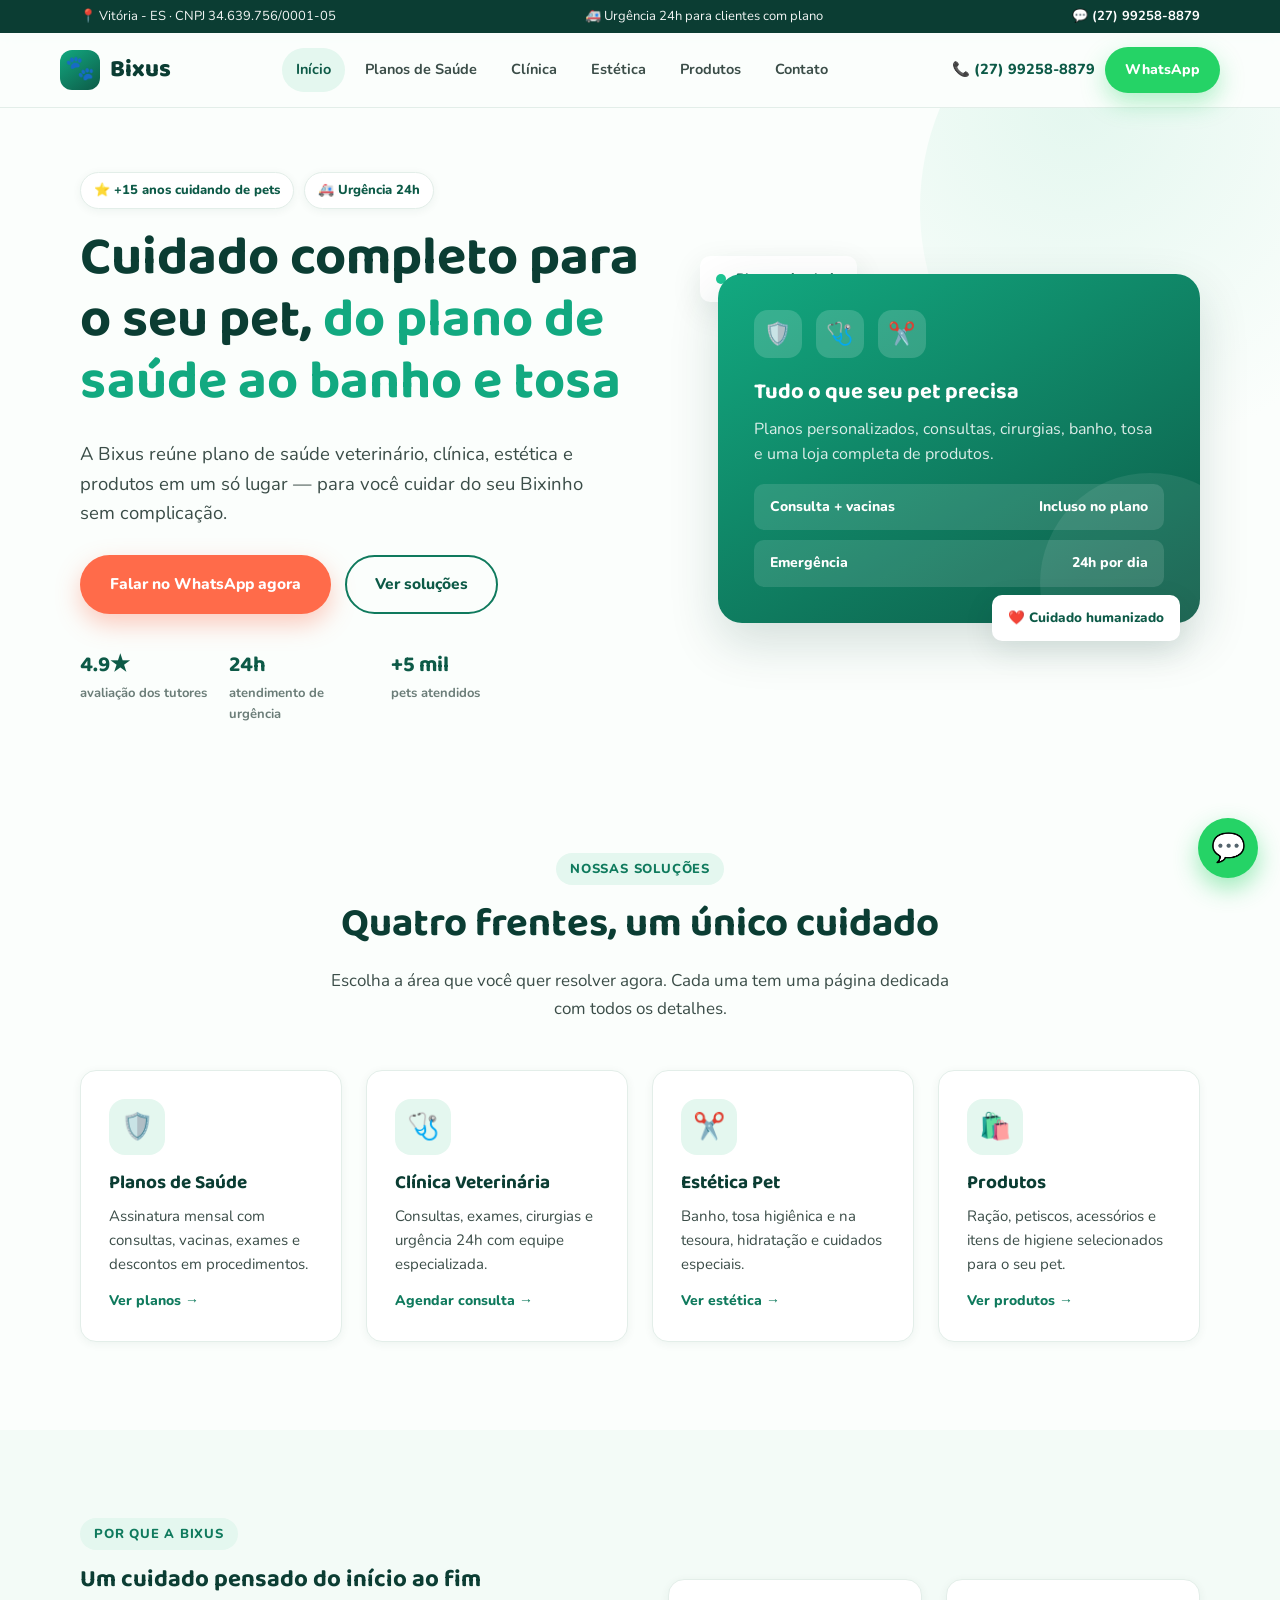
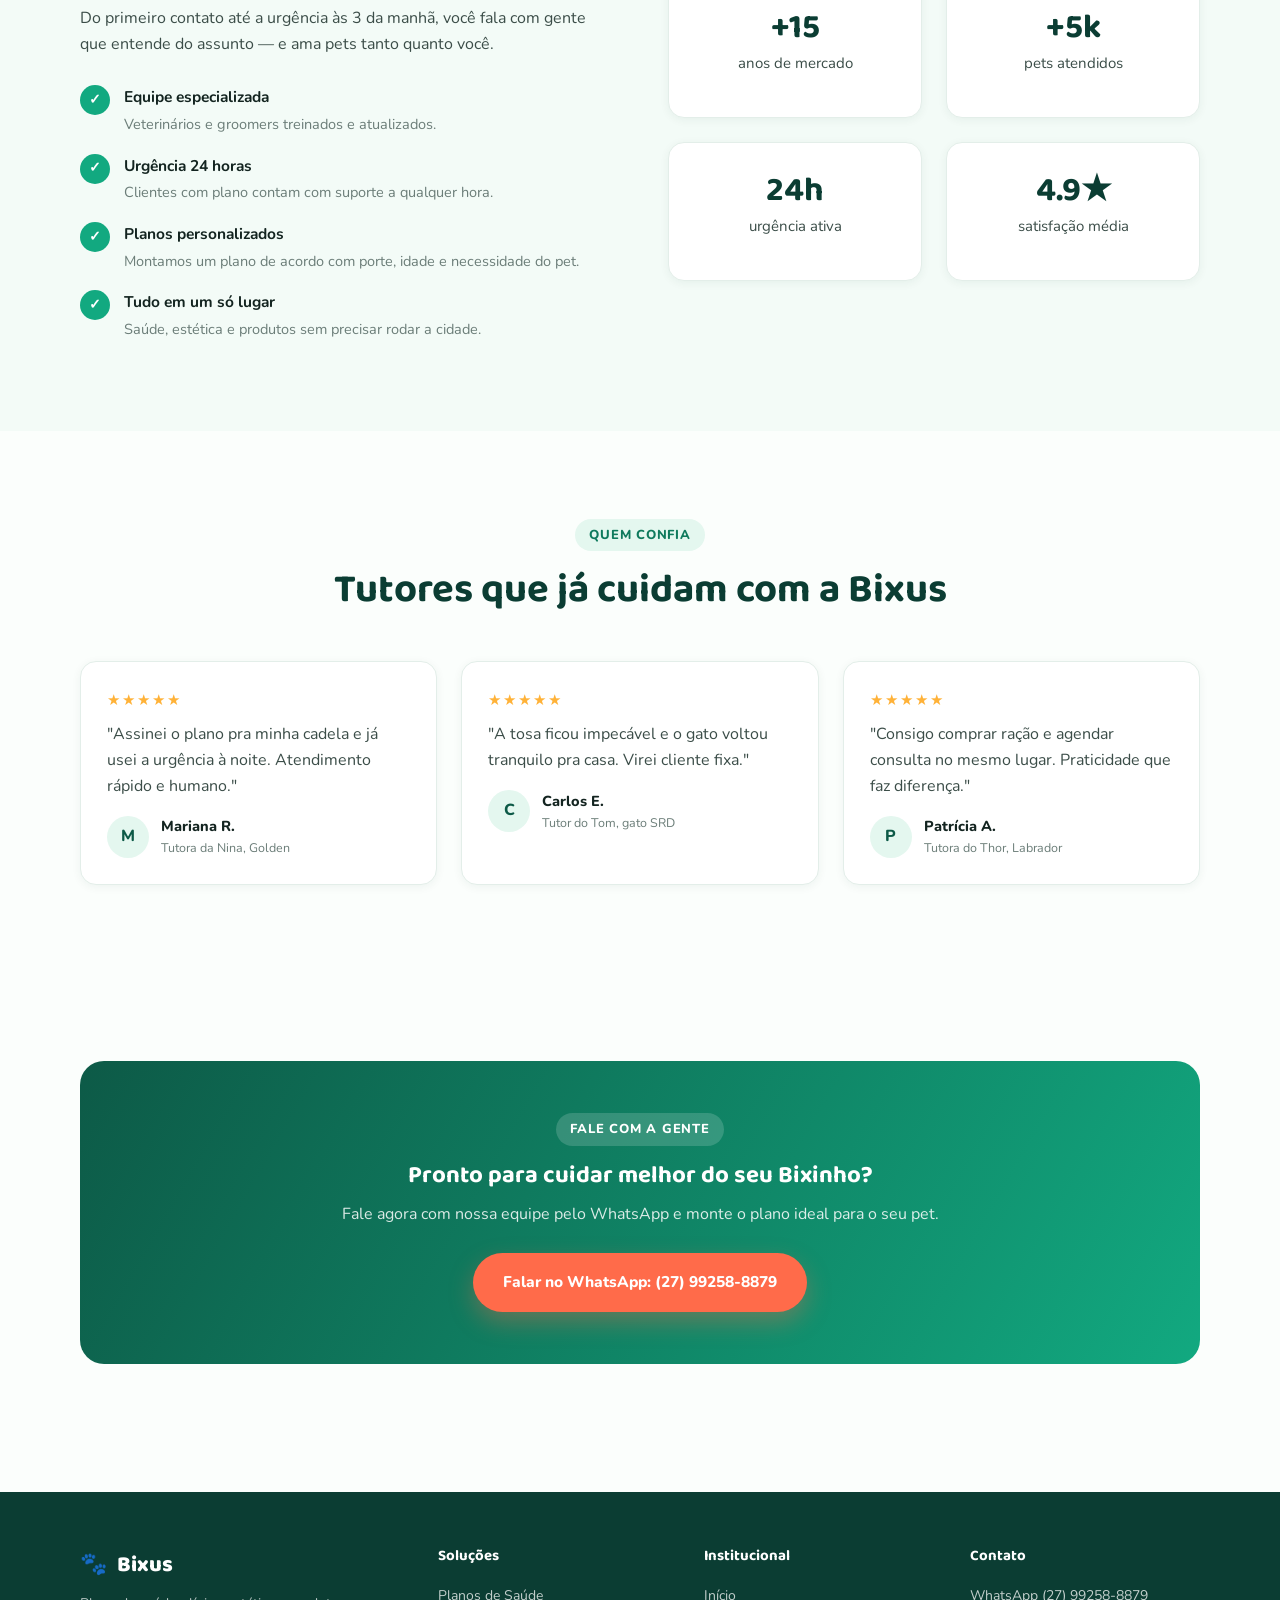
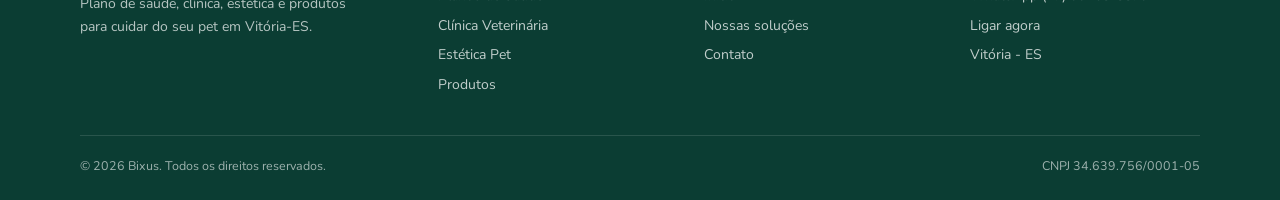
==== index.html @ c000777e "Add files via upload" ====
<!DOCTYPE html>
<html lang="pt-BR">
<head>
<meta charset="UTF-8">
<meta name="viewport" content="width=device-width, initial-scale=1.0">
<title>Bixus | Plano de Saúde, Clínica, Estética e Produtos Pet em Vitória-ES</title>
<meta name="description" content="Cuidado completo para o seu pet: planos de saúde veterinários, clínica com atendimento de urgência, estética (banho e tosa) e produtos. Fale agora no WhatsApp.">
<meta name="keywords" content="plano de saúde pet, clínica veterinária Vitória, banho e tosa, plano pet urgência 24h, produtos para pet">
<link rel="canonical" href="https://www.bixus.com.br/">
<meta property="og:title" content="Bixus | Cuidado completo para o seu pet">
<meta property="og:description" content="Planos de saúde, clínica, estética e produtos para o seu Bixinho.">
<meta property="og:type" content="website">
<meta name="theme-color" content="#0F7A5D">
<link rel="preconnect" href="https://fonts.googleapis.com">
<link href="https://fonts.googleapis.com/css2?family=Baloo+2:wght@600;700;800&family=Nunito:wght@400;600;700;800&display=swap" rel="stylesheet">
<link rel="stylesheet" href="style.css">
</head>
<body>

<div class="topbar">
  <div class="container">
    <div class="topbar-item">📍 Vitória - ES · CNPJ 34.639.756/0001-05</div>
    <div class="topbar-item hide-mobile">🚑 Urgência 24h para clientes com plano</div>
    <a href="https://wa.me/5527992588879" target="_blank" rel="noopener">💬 (27) 99258-8879</a>
  </div>
</div>

<header class="site-header">
  <div class="container header-inner">
    <a href="index.html" class="brand"><span class="paw">🐾</span> Bixus</a>
    <nav class="nav">
      <a href="index.html" class="active">Início</a>
      <a href="planos-de-saude.html">Planos de Saúde</a>
      <a href="clinica.html">Clínica</a>
      <a href="estetica.html">Estética</a>
      <a href="produtos.html">Produtos</a>
      <a href="index.html#contato">Contato</a>
    </nav>
    <div class="header-cta">
      <span class="header-phone">📞 (27) 99258-8879</span>
      <a class="btn btn-wa btn-sm" href="https://wa.me/5527992588879" target="_blank" rel="noopener">WhatsApp</a>
      <button class="menu-toggle" aria-label="Abrir menu" aria-expanded="false">
        <svg width="26" height="26" viewBox="0 0 24 24" fill="none"><path d="M3 6h18M3 12h18M3 18h18" stroke="currentColor" stroke-width="2" stroke-linecap="round"/></svg>
      </button>
    </div>
  </div>
</header>

<!-- HERO -->
<section class="hero">
  <div class="container hero-grid">
    <div>
      <div class="hero-badges">
        <span class="badge">⭐ +15 anos cuidando de pets</span>
        <span class="badge">🚑 Urgência 24h</span>
      </div>
      <h1>Cuidado completo para o seu pet, <span style="color:var(--teal-600)">do plano de saúde ao banho e tosa</span></h1>
      <p class="lead">A Bixus reúne plano de saúde veterinário, clínica, estética e produtos em um só lugar — para você cuidar do seu Bixinho sem complicação.</p>
      <div class="hero-ctas">
        <a class="btn btn-primary" href="https://wa.me/5527992588879?text=Ol%C3%A1!%20Quero%20conhecer%20os%20servi%C3%A7os%20da%20Bixus." target="_blank" rel="noopener">Falar no WhatsApp agora</a>
        <a class="btn btn-ghost" href="#solucoes">Ver soluções</a>
      </div>
      <div class="hero-trust">
        <div><strong>4.9★</strong>avaliação dos tutores</div>
        <div><strong>24h</strong>atendimento de urgência</div>
        <div><strong>+5 mil</strong>pets atendidos</div>
      </div>
    </div>
    <div class="hero-art">
      <div class="floating-chip c1"><span class="dot"></span> Plano ativo hoje</div>
      <div class="art-card">
        <div class="art-icon-row">
          <div class="art-icon">🛡️</div>
          <div class="art-icon">🩺</div>
          <div class="art-icon">✂️</div>
        </div>
        <h3>Tudo o que seu pet precisa</h3>
        <p>Planos personalizados, consultas, cirurgias, banho, tosa e uma loja completa de produtos.</p>
        <div class="mini-stat"><span>Consulta + vacinas</span><span>Incluso no plano</span></div>
        <div class="mini-stat"><span>Emergência</span><span>24h por dia</span></div>
      </div>
      <div class="floating-chip c2">❤️ Cuidado humanizado</div>
    </div>
  </div>
</section>

<!-- SOLUÇÕES -->
<section class="section" id="solucoes">
  <div class="container">
    <div class="section-head reveal">
      <span class="eyebrow">Nossas soluções</span>
      <h2>Quatro frentes, um único cuidado</h2>
      <p>Escolha a área que você quer resolver agora. Cada uma tem uma página dedicada com todos os detalhes.</p>
    </div>
    <div class="grid-4">
      <div class="card card--solution reveal">
        <div class="icon-tile">🛡️</div>
        <h3>Planos de Saúde</h3>
        <p>Assinatura mensal com consultas, vacinas, exames e descontos em procedimentos.</p>
        <a class="card-link" href="planos-de-saude.html">Ver planos →</a>
      </div>
      <div class="card card--solution reveal">
        <div class="icon-tile">🩺</div>
        <h3>Clínica Veterinária</h3>
        <p>Consultas, exames, cirurgias e urgência 24h com equipe especializada.</p>
        <a class="card-link" href="clinica.html">Agendar consulta →</a>
      </div>
      <div class="card card--solution reveal">
        <div class="icon-tile">✂️</div>
        <h3>Estética Pet</h3>
        <p>Banho, tosa higiênica e na tesoura, hidratação e cuidados especiais.</p>
        <a class="card-link" href="estetica.html">Ver estética →</a>
      </div>
      <div class="card card--solution reveal">
        <div class="icon-tile">🛍️</div>
        <h3>Produtos</h3>
        <p>Ração, petiscos, acessórios e itens de higiene selecionados para o seu pet.</p>
        <a class="card-link" href="produtos.html">Ver produtos →</a>
      </div>
    </div>
  </div>
</section>

<!-- DIFERENCIAIS -->
<section class="section section--alt">
  <div class="container split">
    <div class="reveal">
      <span class="eyebrow">Por que a Bixus</span>
      <h2>Um cuidado pensado do início ao fim</h2>
      <p>Do primeiro contato até a urgência às 3 da manhã, você fala com gente que entende do assunto — e ama pets tanto quanto você.</p>
      <div class="check-list" style="margin-top:28px">
        <div class="check-item"><div class="ic">✓</div><div><strong>Equipe especializada</strong><span>Veterinários e groomers treinados e atualizados.</span></div></div>
        <div class="check-item"><div class="ic">✓</div><div><strong>Urgência 24 horas</strong><span>Clientes com plano contam com suporte a qualquer hora.</span></div></div>
        <div class="check-item"><div class="ic">✓</div><div><strong>Planos personalizados</strong><span>Montamos um plano de acordo com porte, idade e necessidade do pet.</span></div></div>
        <div class="check-item"><div class="ic">✓</div><div><strong>Tudo em um só lugar</strong><span>Saúde, estética e produtos sem precisar rodar a cidade.</span></div></div>
      </div>
    </div>
    <div class="reveal">
      <div class="grid-2">
        <div class="card text-center"><h3 style="font-size:34px;margin-bottom:4px">+15</h3><p>anos de mercado</p></div>
        <div class="card text-center"><h3 style="font-size:34px;margin-bottom:4px">+5k</h3><p>pets atendidos</p></div>
        <div class="card text-center"><h3 style="font-size:34px;margin-bottom:4px">24h</h3><p>urgência ativa</p></div>
        <div class="card text-center"><h3 style="font-size:34px;margin-bottom:4px">4.9★</h3><p>satisfação média</p></div>
      </div>
    </div>
  </div>
</section>

<!-- TESTEMUNHOS -->
<section class="section">
  <div class="container">
    <div class="section-head reveal">
      <span class="eyebrow">Quem confia</span>
      <h2>Tutores que já cuidam com a Bixus</h2>
    </div>
    <div class="grid-3">
      <div class="t-card reveal">
        <div class="stars">★★★★★</div>
        <p>"Assinei o plano pra minha cadela e já usei a urgência à noite. Atendimento rápido e humano."</p>
        <div class="who"><div class="t-avatar">M</div><div><div class="t-name">Mariana R.</div><div class="t-pet">Tutora da Nina, Golden</div></div></div>
      </div>
      <div class="t-card reveal">
        <div class="stars">★★★★★</div>
        <p>"A tosa ficou impecável e o gato voltou tranquilo pra casa. Virei cliente fixa."</p>
        <div class="who"><div class="t-avatar">C</div><div><div class="t-name">Carlos E.</div><div class="t-pet">Tutor do Tom, gato SRD</div></div></div>
      </div>
      <div class="t-card reveal">
        <div class="stars">★★★★★</div>
        <p>"Consigo comprar ração e agendar consulta no mesmo lugar. Praticidade que faz diferença."</p>
        <div class="who"><div class="t-avatar">P</div><div><div class="t-name">Patrícia A.</div><div class="t-pet">Tutora do Thor, Labrador</div></div></div>
      </div>
    </div>
  </div>
</section>

<!-- CTA -->
<section class="section" id="contato">
  <div class="container">
    <div class="cta-banner reveal">
      <span class="eyebrow" style="background:rgba(255,255,255,.16); color:#fff">Fale com a gente</span>
      <h2>Pronto para cuidar melhor do seu Bixinho?</h2>
      <p>Fale agora com nossa equipe pelo WhatsApp e monte o plano ideal para o seu pet.</p>
      <a class="btn btn-primary" href="https://wa.me/5527992588879?text=Ol%C3%A1!%20Quero%20falar%20com%20a%20equipe%20da%20Bixus." target="_blank" rel="noopener">Falar no WhatsApp: (27) 99258-8879</a>
    </div>
  </div>
</section>

<footer class="site-footer">
  <div class="container">
    <div class="footer-grid">
      <div>
        <div class="footer-brand"><span class="paw">🐾</span> Bixus</div>
        <p style="color:rgba(255,255,255,.7); font-size:14px; max-width:280px;">Plano de saúde, clínica, estética e produtos para cuidar do seu pet em Vitória-ES.</p>
      </div>
      <div>
        <h4>Soluções</h4>
        <a href="planos-de-saude.html">Planos de Saúde</a><br>
        <a href="clinica.html">Clínica Veterinária</a><br>
        <a href="estetica.html">Estética Pet</a><br>
        <a href="produtos.html">Produtos</a>
      </div>
      <div>
        <h4>Institucional</h4>
        <a href="index.html">Início</a><br>
        <a href="index.html#solucoes">Nossas soluções</a><br>
        <a href="index.html#contato">Contato</a>
      </div>
      <div>
        <h4>Contato</h4>
        <a href="https://wa.me/5527992588879" target="_blank" rel="noopener">WhatsApp (27) 99258-8879</a><br>
        <a href="tel:+5527992588879">Ligar agora</a><br>
        <a href="#">Vitória - ES</a>
      </div>
    </div>
    <div class="footer-bottom">
      <span>© <span id="year"></span> Bixus. Todos os direitos reservados.</span>
      <span>CNPJ 34.639.756/0001-05</span>
    </div>
  </div>
</footer>

<a class="wa-float" href="https://wa.me/5527992588879" target="_blank" rel="noopener" aria-label="Falar no WhatsApp">💬</a>

<script>document.getElementById('year').textContent = new Date().getFullYear();</script>
<script src="script.js"></script>
</body>
</html>
---- style.css ----
/* =========================================================
   BIXUS — Design System
   Pet health plans / clinic / grooming / products
   ========================================================= */

:root{
  --teal-900:#0B3D33;
  --teal-800:#0D5A47;
  --teal-700:#0F7A5D;
  --teal-600:#12A980;
  --teal-500:#1CC694;
  --teal-100:#E4F7EF;
  --teal-50:#F3FBF7;
  --coral-500:#FF6B4A;
  --coral-600:#F0532F;
  --amber-500:#FFB238;
  --ink-900:#132420;
  --ink-700:#3B4D48;
  --ink-500:#6B7D78;
  --bg:#FBFEFC;
  --white:#FFFFFF;
  --line:#E3EEE9;
  --shadow-sm: 0 2px 10px rgba(11,61,51,.06);
  --shadow-md: 0 10px 30px rgba(11,61,51,.10);
  --shadow-lg: 0 20px 50px rgba(11,61,51,.16);
  --radius-lg: 24px;
  --radius-md: 16px;
  --radius-sm: 10px;
  --wa-green:#25D366;
  --container: 1160px;
}

*,*::before,*::after{ box-sizing:border-box; }
html{ scroll-behavior:smooth; }
body{
  margin:0;
  font-family:'Nunito', -apple-system, BlinkMacSystemFont, 'Segoe UI', sans-serif;
  color:var(--ink-900);
  background:var(--bg);
  line-height:1.6;
  -webkit-font-smoothing:antialiased;
}
h1,h2,h3,h4{
  font-family:'Baloo 2','Nunito',sans-serif;
  font-weight:700;
  line-height:1.15;
  margin:0 0 .5em;
  color:var(--teal-900);
}
p{ margin:0 0 1em; color:var(--ink-700); }
a{ color:inherit; text-decoration:none; }
img{ max-width:100%; display:block; }
ul{ margin:0; padding:0; list-style:none; }
button{ font-family:inherit; cursor:pointer; }
.container{ max-width:var(--container); margin:0 auto; padding:0 20px; }
.section{ padding:88px 0; }
.section--tight{ padding:56px 0; }
.section--alt{ background:var(--teal-50); }
.eyebrow{
  display:inline-flex; align-items:center; gap:8px;
  font-size:13px; font-weight:800; letter-spacing:.06em; text-transform:uppercase;
  color:var(--teal-700); background:var(--teal-100);
  padding:6px 14px; border-radius:999px; margin-bottom:16px;
}
.section-head{ max-width:640px; margin:0 auto 48px; text-align:center; }
.section-head h2{ font-size:clamp(28px,3.5vw,40px); }
.section-head p{ font-size:17px; }

/* ---------- Buttons ---------- */
.btn{
  display:inline-flex; align-items:center; justify-content:center; gap:10px;
  padding:15px 28px; border-radius:999px; font-weight:800; font-size:15.5px;
  border:2px solid transparent; transition:transform .15s ease, box-shadow .15s ease, background .15s ease;
  white-space:nowrap;
}
.btn:hover{ transform:translateY(-2px); }
.btn-primary{ background:var(--coral-500); color:#fff; box-shadow:0 10px 24px rgba(255,107,74,.35); }
.btn-primary:hover{ background:var(--coral-600); }
.btn-ghost{ background:transparent; border-color:var(--teal-700); color:var(--teal-800); }
.btn-ghost:hover{ background:var(--teal-700); color:#fff; }
.btn-light{ background:#fff; color:var(--teal-800); }
.btn-wa{ background:var(--wa-green); color:#fff; box-shadow:0 10px 24px rgba(37,211,102,.35); }
.btn-wa:hover{ background:#1eb858; }
.btn-block{ width:100%; }
.btn-sm{ padding:10px 18px; font-size:14px; }

/* ---------- Header ---------- */
.site-header{
  position:sticky; top:0; z-index:100;
  background:rgba(251,254,252,.9); backdrop-filter:blur(8px);
  border-bottom:1px solid var(--line);
}
.header-inner{ display:flex; align-items:center; justify-content:space-between; padding:14px 0; gap:16px; }
.brand{ display:flex; align-items:center; gap:10px; font-family:'Baloo 2',sans-serif; font-weight:800; font-size:24px; color:var(--teal-900); }
.brand .paw{
  width:40px; height:40px; border-radius:12px; background:linear-gradient(145deg,var(--teal-600),var(--teal-800));
  display:flex; align-items:center; justify-content:center; color:#fff; flex-shrink:0;
}
.nav{ display:flex; align-items:center; gap:6px; }
.nav a{
  padding:10px 14px; border-radius:999px; font-weight:700; font-size:14.5px; color:var(--ink-700);
  transition:background .15s, color .15s;
}
.nav a:hover, .nav a.active{ background:var(--teal-100); color:var(--teal-800); }
.header-cta{ display:flex; align-items:center; gap:10px; }
.header-phone{ display:flex; align-items:center; gap:8px; font-weight:800; color:var(--teal-800); font-size:14.5px; }
.menu-toggle{ display:none; background:none; border:none; padding:8px; color:var(--teal-900); }
.topbar{ background:var(--teal-900); color:#fff; font-size:13px; }
.topbar .container{ display:flex; justify-content:space-between; align-items:center; padding:6px 20px; gap:12px; flex-wrap:wrap; }
.topbar a{ color:#fff; font-weight:700; }
.topbar-item{ display:flex; align-items:center; gap:6px; opacity:.95; }

@media (max-width:900px){
  .nav{
    position:fixed; inset:64px 16px auto 16px; background:#fff; border-radius:var(--radius-md);
    box-shadow:var(--shadow-lg); flex-direction:column; align-items:stretch; padding:10px;
    display:none; border:1px solid var(--line);
  }
  .nav.open{ display:flex; }
  .nav a{ padding:14px 16px; }
  .header-phone{ display:none; }
  .menu-toggle{ display:inline-flex; }
  .topbar-item.hide-mobile{ display:none; }
}

/* ---------- Hero ---------- */
.hero{ position:relative; overflow:hidden; padding:64px 0 40px; }
.hero::before{
  content:''; position:absolute; top:-160px; right:-160px; width:520px; height:520px; border-radius:50%;
  background:radial-gradient(circle at 30% 30%, var(--teal-100), transparent 70%); z-index:0;
}
.hero-grid{ position:relative; z-index:1; display:grid; grid-template-columns:1.1fr .9fr; gap:48px; align-items:center; }
.hero-badges{ display:flex; gap:10px; flex-wrap:wrap; margin-bottom:18px; }
.badge{ display:inline-flex; align-items:center; gap:6px; background:#fff; border:1px solid var(--line); padding:7px 13px; border-radius:999px; font-size:13px; font-weight:800; color:var(--teal-800); box-shadow:var(--shadow-sm); }
.hero h1{ font-size:clamp(32px,4.6vw,54px); }
.hero .lead{ font-size:18.5px; max-width:520px; }
.hero-ctas{ display:flex; gap:14px; flex-wrap:wrap; margin-top:26px; }
.hero-trust{ display:flex; gap:22px; margin-top:34px; flex-wrap:wrap; }
.hero-trust div{ font-size:13px; color:var(--ink-500); font-weight:700; max-width:140px; }
.hero-trust strong{ display:block; font-size:22px; color:var(--teal-800); font-family:'Baloo 2',sans-serif; }

.hero-art{ position:relative; }
.art-card{
  background:linear-gradient(150deg,var(--teal-600),var(--teal-800)); border-radius:var(--radius-lg);
  padding:36px; color:#fff; box-shadow:var(--shadow-lg); position:relative; overflow:hidden;
}
.art-card::after{ content:''; position:absolute; width:220px; height:220px; background:rgba(255,255,255,.08); border-radius:50%; right:-60px; bottom:-70px; }
.art-icon-row{ display:flex; gap:14px; margin-bottom:22px; }
.art-icon{ width:48px; height:48px; border-radius:14px; background:rgba(255,255,255,.16); display:flex; align-items:center; justify-content:center; font-size:22px; }
.art-card h3{ color:#fff; font-size:22px; }
.art-card p{ color:rgba(255,255,255,.85); }
.mini-stat{ display:flex; justify-content:space-between; background:rgba(255,255,255,.12); border-radius:var(--radius-sm); padding:12px 16px; margin-top:10px; font-weight:800; font-size:14px; }
.floating-chip{
  position:absolute; background:#fff; border-radius:var(--radius-sm); padding:12px 16px; box-shadow:var(--shadow-md);
  display:flex; align-items:center; gap:10px; font-weight:800; font-size:13.5px; color:var(--teal-800);
}
.floating-chip.c1{ top:-18px; left:-18px; }
.floating-chip.c2{ bottom:-18px; right:20px; }
.floating-chip .dot{ width:10px; height:10px; border-radius:50%; background:var(--teal-500); }

@media (max-width:900px){
  .hero-grid{ grid-template-columns:1fr; }
  .hero-art{ order:-1; }
}

/* ---------- Icon tiles ---------- */
.icon-tile{
  width:56px; height:56px; border-radius:16px; display:flex; align-items:center; justify-content:center;
  font-size:26px; background:var(--teal-100); color:var(--teal-700); margin-bottom:18px;
}

/* ---------- Cards grid (solutions) ---------- */
.grid-4{ display:grid; grid-template-columns:repeat(4,1fr); gap:24px; }
.grid-3{ display:grid; grid-template-columns:repeat(3,1fr); gap:24px; }
.grid-2{ display:grid; grid-template-columns:repeat(2,1fr); gap:24px; }
@media (max-width:980px){ .grid-4{ grid-template-columns:repeat(2,1fr);} .grid-3{ grid-template-columns:1fr 1fr;} }
@media (max-width:640px){ .grid-4,.grid-3,.grid-2{ grid-template-columns:1fr; } }

.card{
  background:#fff; border:1px solid var(--line); border-radius:var(--radius-md); padding:28px;
  box-shadow:var(--shadow-sm); transition:transform .18s ease, box-shadow .18s ease;
}
.card:hover{ transform:translateY(-4px); box-shadow:var(--shadow-md); }
.card h3{ font-size:19px; }
.card p{ font-size:15px; margin-bottom:14px; }
.card-link{ font-weight:800; color:var(--teal-700); font-size:14px; display:inline-flex; align-items:center; gap:6px; }

.card--solution{ display:flex; flex-direction:column; }
.card--service-tag{ display:inline-block; font-size:11.5px; font-weight:800; text-transform:uppercase; letter-spacing:.05em; color:var(--coral-600); background:#FFF1EC; padding:4px 10px; border-radius:999px; margin-bottom:12px; align-self:flex-start; }

/* ---------- Steps ---------- */
.steps{ display:grid; grid-template-columns:repeat(3,1fr); gap:24px; counter-reset:step; }
.step{ position:relative; background:#fff; border:1px solid var(--line); border-radius:var(--radius-md); padding:30px 24px; text-align:left; }
.step .num{
  width:38px; height:38px; border-radius:12px; background:var(--teal-800); color:#fff; font-weight:800;
  display:flex; align-items:center; justify-content:center; margin-bottom:16px; font-family:'Baloo 2',sans-serif;
}
@media (max-width:900px){ .steps{ grid-template-columns:1fr; } }

/* ---------- Diferenciais list ---------- */
.check-list{ display:grid; gap:16px; }
.check-item{ display:flex; gap:14px; align-items:flex-start; }
.check-item .ic{ flex-shrink:0; width:30px; height:30px; border-radius:50%; background:var(--teal-600); color:#fff; display:flex; align-items:center; justify-content:center; font-size:14px; font-weight:900; }
.check-item strong{ color:var(--ink-900); display:block; margin-bottom:2px; font-size:15.5px; }
.check-item span{ font-size:14.5px; color:var(--ink-500); }

/* ---------- Split section ---------- */
.split{ display:grid; grid-template-columns:1fr 1fr; gap:56px; align-items:center; }
@media (max-width:900px){ .split{ grid-template-columns:1fr; } }

/* ---------- Testimonials ---------- */
.t-card{ background:#fff; border:1px solid var(--line); border-radius:var(--radius-md); padding:26px; box-shadow:var(--shadow-sm); }
.stars{ color:var(--amber-500); font-size:15px; letter-spacing:2px; margin-bottom:10px; }
.t-card .who{ display:flex; align-items:center; gap:12px; margin-top:16px; }
.t-avatar{ width:42px; height:42px; border-radius:50%; background:var(--teal-100); color:var(--teal-800); display:flex; align-items:center; justify-content:center; font-weight:800; }
.t-name{ font-weight:800; font-size:14.5px; color:var(--ink-900); }
.t-pet{ font-size:12.5px; color:var(--ink-500); }

/* ---------- Pricing ---------- */
.price-card{ background:#fff; border:2px solid var(--line); border-radius:var(--radius-lg); padding:30px; text-align:center; position:relative; }
.price-card.featured{ border-color:var(--teal-600); box-shadow:var(--shadow-md); transform:scale(1.03); }
.price-card .tag{ position:absolute; top:-14px; left:50%; transform:translateX(-50%); background:var(--coral-500); color:#fff; font-size:12px; font-weight:800; padding:5px 16px; border-radius:999px; white-space:nowrap; }
.price-card .amount{ font-family:'Baloo 2',sans-serif; font-size:40px; color:var(--teal-800); margin:10px 0 4px; }
.price-card .amount span{ font-size:15px; color:var(--ink-500); font-weight:600; }
.price-list{ text-align:left; margin:22px 0; display:grid; gap:10px; }
.price-list li{ display:flex; gap:10px; font-size:14px; color:var(--ink-700); align-items:flex-start; }

/* ---------- FAQ ---------- */
.faq-item{ border:1px solid var(--line); border-radius:var(--radius-sm); background:#fff; margin-bottom:12px; overflow:hidden; }
.faq-q{ display:flex; align-items:center; justify-content:space-between; padding:18px 22px; font-weight:800; font-size:15.5px; color:var(--teal-900); background:none; border:none; width:100%; text-align:left; }
.faq-q .chev{ transition:transform .2s ease; flex-shrink:0; margin-left:12px; }
.faq-item.open .faq-q .chev{ transform:rotate(180deg); }
.faq-a{ max-height:0; overflow:hidden; transition:max-height .25s ease; padding:0 22px; }
.faq-item.open .faq-a{ max-height:260px; padding-bottom:18px; }
.faq-a p{ font-size:14.5px; margin:0; }

/* ---------- Lead form ---------- */
.lead-panel{ background:linear-gradient(150deg,var(--teal-700),var(--teal-900)); border-radius:var(--radius-lg); padding:40px; color:#fff; box-shadow:var(--shadow-lg); }
.lead-panel h2, .lead-panel p{ color:#fff; }
.lead-panel p{ color:rgba(255,255,255,.82); }
.form-grid{ display:grid; gap:14px; margin-top:20px; }
.form-grid input, .form-grid select{
  width:100%; padding:14px 16px; border-radius:12px; border:none; font-family:inherit; font-size:15px; color:var(--ink-900);
}
.form-grid label{ font-size:13px; font-weight:800; margin-bottom:6px; display:block; color:rgba(255,255,255,.9); }
.form-note{ font-size:12.5px; color:rgba(255,255,255,.7); margin-top:10px; }

/* ---------- CTA banner ---------- */
.cta-banner{ background:linear-gradient(120deg,var(--teal-800),var(--teal-600)); border-radius:var(--radius-lg); padding:52px; text-align:center; color:#fff; position:relative; overflow:hidden; }
.cta-banner h2{ color:#fff; }
.cta-banner p{ color:rgba(255,255,255,.85); }
.cta-banner .btn-primary{ margin-top:10px; }

/* ---------- Footer ---------- */
.site-footer{ background:var(--teal-900); color:rgba(255,255,255,.85); padding:56px 0 24px; margin-top:40px; }
.footer-grid{ display:grid; grid-template-columns:1.4fr 1fr 1fr 1fr; gap:36px; }
.site-footer h4{ color:#fff; font-size:15px; margin-bottom:16px; }
.site-footer a{ color:rgba(255,255,255,.75); font-size:14px; line-height:2.1; }
.site-footer a:hover{ color:#fff; }
.footer-brand{ display:flex; align-items:center; gap:10px; font-family:'Baloo 2',sans-serif; font-weight:800; font-size:22px; color:#fff; margin-bottom:10px; }
.footer-bottom{ border-top:1px solid rgba(255,255,255,.12); margin-top:36px; padding-top:20px; display:flex; justify-content:space-between; font-size:12.5px; color:rgba(255,255,255,.6); flex-wrap:wrap; gap:10px; }
@media (max-width:900px){ .footer-grid{ grid-template-columns:1fr 1fr; } }
@media (max-width:520px){ .footer-grid{ grid-template-columns:1fr; } }

/* ---------- WhatsApp floating button ---------- */
.wa-float{
  position:fixed; bottom:22px; right:22px; z-index:200; background:var(--wa-green); color:#fff;
  width:60px; height:60px; border-radius:50%; display:flex; align-items:center; justify-content:center;
  box-shadow:0 10px 24px rgba(37,211,102,.45); font-size:28px; animation:pulse 2.4s infinite;
}
@keyframes pulse{
  0%{ box-shadow:0 0 0 0 rgba(37,211,102,.5), 0 10px 24px rgba(37,211,102,.45); }
  70%{ box-shadow:0 0 0 14px rgba(37,211,102,0), 0 10px 24px rgba(37,211,102,.45); }
  100%{ box-shadow:0 0 0 0 rgba(37,211,102,0), 0 10px 24px rgba(37,211,102,.45); }
}

/* ---------- Utilities ---------- */
.text-center{ text-align:center; }
.mt-0{ margin-top:0; }
.mb-0{ margin-bottom:0; }
.tag-pill{ display:inline-block; background:var(--teal-100); color:var(--teal-800); font-size:12px; font-weight:800; padding:4px 12px; border-radius:999px; }
.divider{ height:1px; background:var(--line); margin:64px 0; }
.reveal{ opacity:0; transform:translateY(16px); transition:opacity .6s ease, transform .6s ease; }
.reveal.in{ opacity:1; transform:translateY(0); }
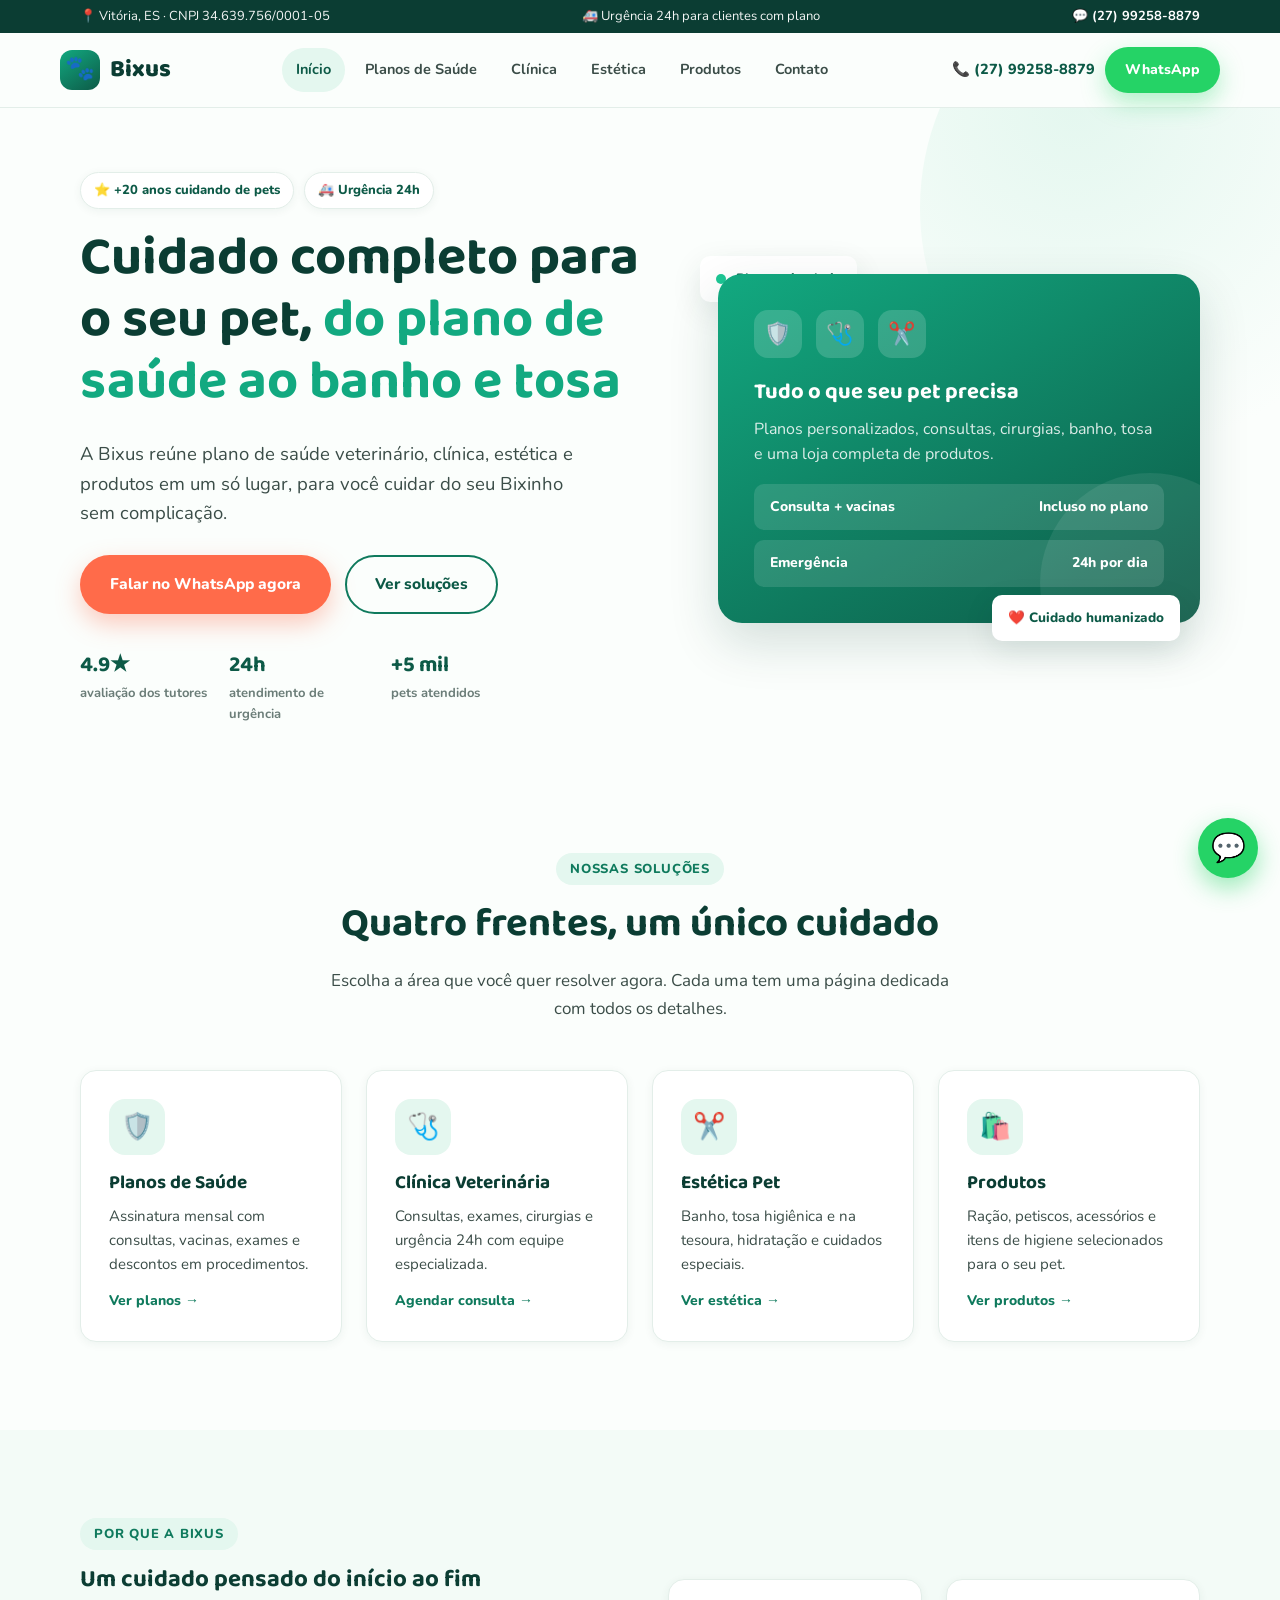
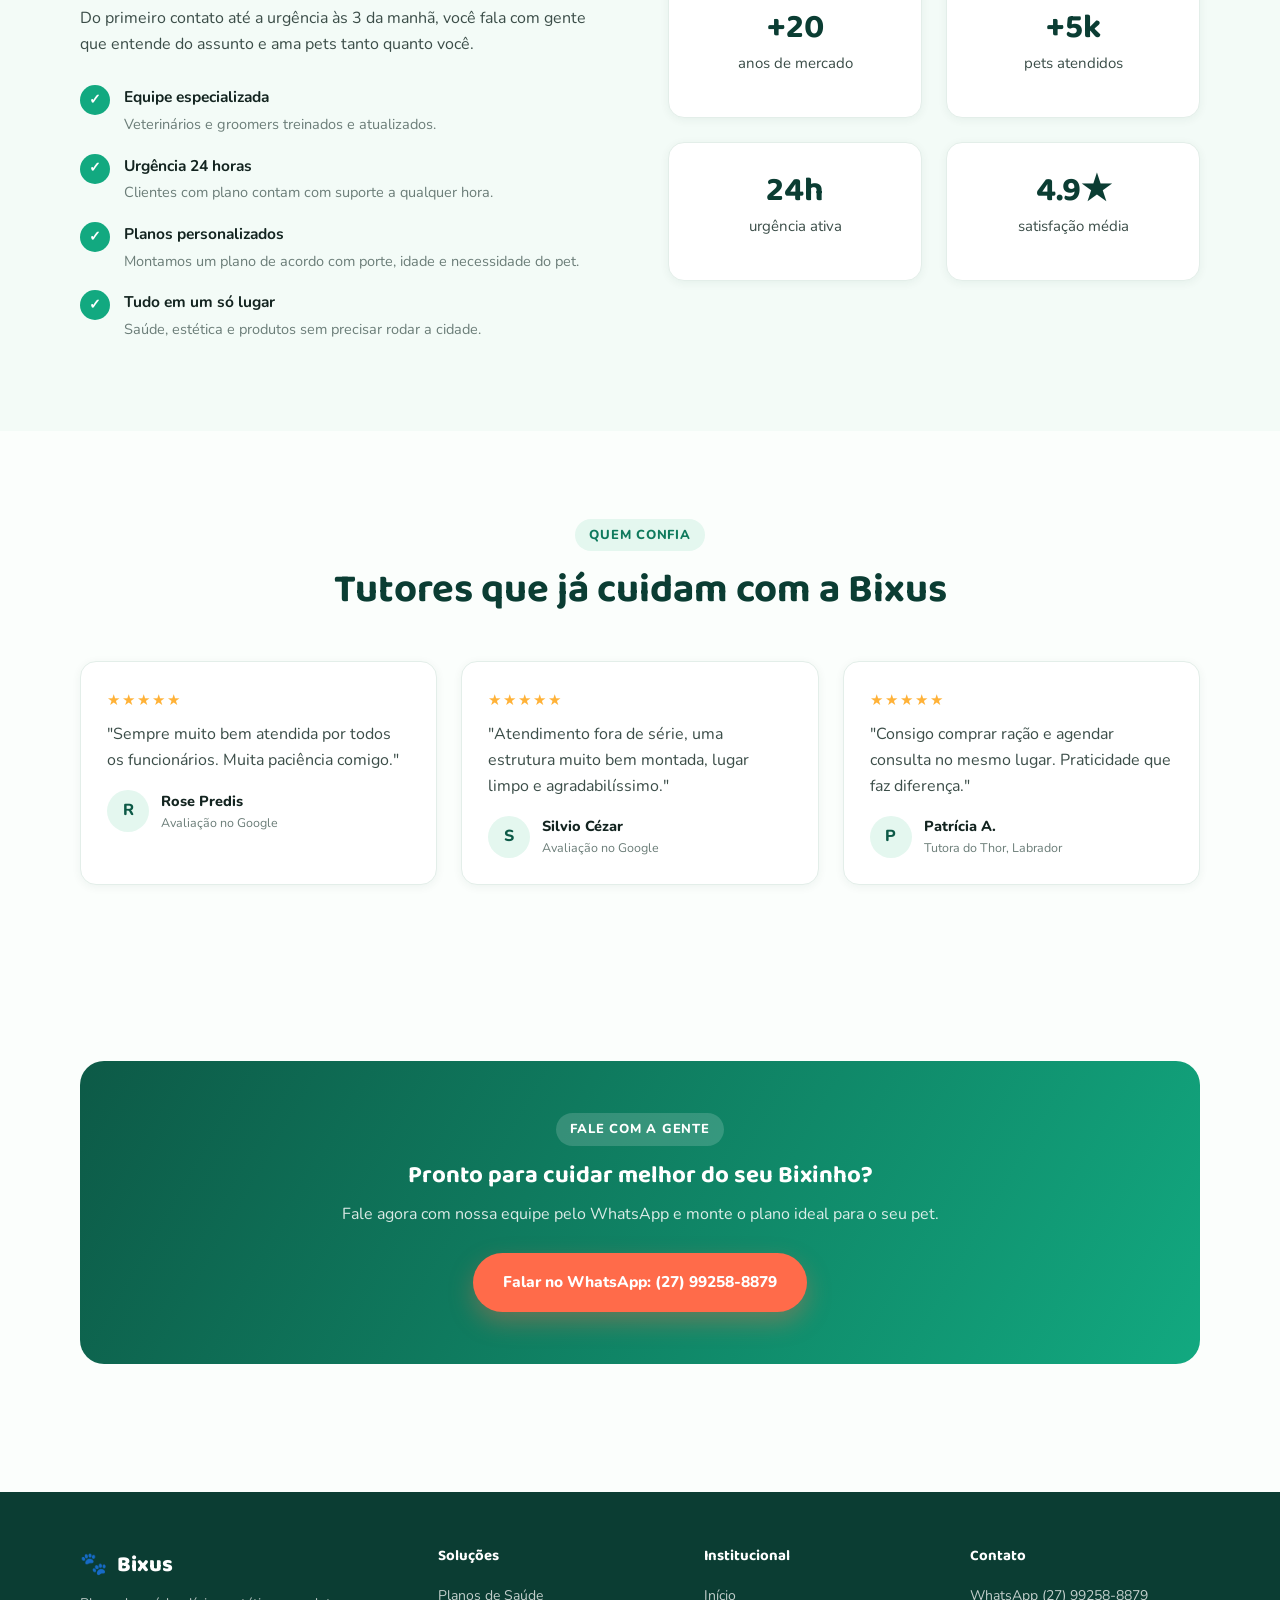
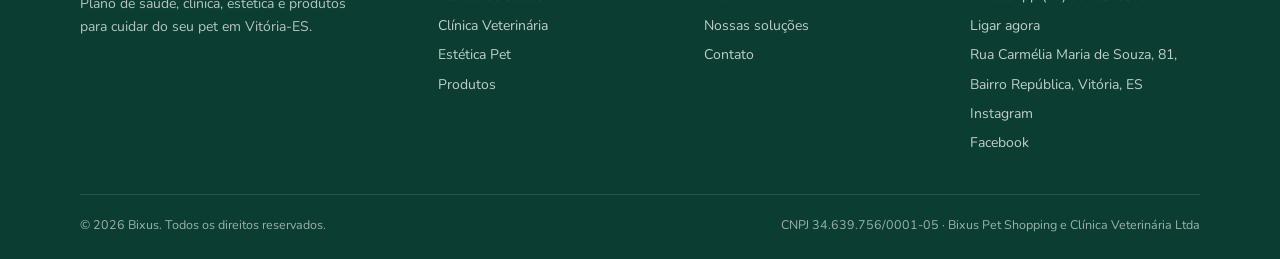
==== commit d9b450f6: "Add files via upload" ====
--- a/index.html
+++ b/index.html
@@ -19,7 +19,7 @@
 
 <div class="topbar">
   <div class="container">
-    <div class="topbar-item">📍 Vitória - ES · CNPJ 34.639.756/0001-05</div>
+    <div class="topbar-item">📍 Vitória, ES · CNPJ 34.639.756/0001-05</div>
     <div class="topbar-item hide-mobile">🚑 Urgência 24h para clientes com plano</div>
     <a href="https://wa.me/5527992588879" target="_blank" rel="noopener">💬 (27) 99258-8879</a>
   </div>
@@ -51,11 +51,11 @@
   <div class="container hero-grid">
     <div>
       <div class="hero-badges">
-        <span class="badge">⭐ +15 anos cuidando de pets</span>
+        <span class="badge">⭐ +20 anos cuidando de pets</span>
         <span class="badge">🚑 Urgência 24h</span>
       </div>
       <h1>Cuidado completo para o seu pet, <span style="color:var(--teal-600)">do plano de saúde ao banho e tosa</span></h1>
-      <p class="lead">A Bixus reúne plano de saúde veterinário, clínica, estética e produtos em um só lugar — para você cuidar do seu Bixinho sem complicação.</p>
+      <p class="lead">A Bixus reúne plano de saúde veterinário, clínica, estética e produtos em um só lugar, para você cuidar do seu Bixinho sem complicação.</p>
       <div class="hero-ctas">
         <a class="btn btn-primary" href="https://wa.me/5527992588879?text=Ol%C3%A1!%20Quero%20conhecer%20os%20servi%C3%A7os%20da%20Bixus." target="_blank" rel="noopener">Falar no WhatsApp agora</a>
         <a class="btn btn-ghost" href="#solucoes">Ver soluções</a>
@@ -127,7 +127,7 @@
     <div class="reveal">
       <span class="eyebrow">Por que a Bixus</span>
       <h2>Um cuidado pensado do início ao fim</h2>
-      <p>Do primeiro contato até a urgência às 3 da manhã, você fala com gente que entende do assunto — e ama pets tanto quanto você.</p>
+      <p>Do primeiro contato até a urgência às 3 da manhã, você fala com gente que entende do assunto e ama pets tanto quanto você.</p>
       <div class="check-list" style="margin-top:28px">
         <div class="check-item"><div class="ic">✓</div><div><strong>Equipe especializada</strong><span>Veterinários e groomers treinados e atualizados.</span></div></div>
         <div class="check-item"><div class="ic">✓</div><div><strong>Urgência 24 horas</strong><span>Clientes com plano contam com suporte a qualquer hora.</span></div></div>
@@ -137,7 +137,7 @@
     </div>
     <div class="reveal">
       <div class="grid-2">
-        <div class="card text-center"><h3 style="font-size:34px;margin-bottom:4px">+15</h3><p>anos de mercado</p></div>
+        <div class="card text-center"><h3 style="font-size:34px;margin-bottom:4px">+20</h3><p>anos de mercado</p></div>
         <div class="card text-center"><h3 style="font-size:34px;margin-bottom:4px">+5k</h3><p>pets atendidos</p></div>
         <div class="card text-center"><h3 style="font-size:34px;margin-bottom:4px">24h</h3><p>urgência ativa</p></div>
         <div class="card text-center"><h3 style="font-size:34px;margin-bottom:4px">4.9★</h3><p>satisfação média</p></div>
@@ -156,13 +156,13 @@
     <div class="grid-3">
       <div class="t-card reveal">
         <div class="stars">★★★★★</div>
-        <p>"Assinei o plano pra minha cadela e já usei a urgência à noite. Atendimento rápido e humano."</p>
-        <div class="who"><div class="t-avatar">M</div><div><div class="t-name">Mariana R.</div><div class="t-pet">Tutora da Nina, Golden</div></div></div>
+        <p>"Sempre muito bem atendida por todos os funcionários. Muita paciência comigo."</p>
+        <div class="who"><div class="t-avatar">R</div><div><div class="t-name">Rose Predis</div><div class="t-pet">Avaliação no Google</div></div></div>
       </div>
       <div class="t-card reveal">
         <div class="stars">★★★★★</div>
-        <p>"A tosa ficou impecável e o gato voltou tranquilo pra casa. Virei cliente fixa."</p>
-        <div class="who"><div class="t-avatar">C</div><div><div class="t-name">Carlos E.</div><div class="t-pet">Tutor do Tom, gato SRD</div></div></div>
+        <p>"Atendimento fora de série, uma estrutura muito bem montada, lugar limpo e agradabilíssimo."</p>
+        <div class="who"><div class="t-avatar">S</div><div><div class="t-name">Silvio Cézar</div><div class="t-pet">Avaliação no Google</div></div></div>
       </div>
       <div class="t-card reveal">
         <div class="stars">★★★★★</div>
@@ -209,12 +209,14 @@
         <h4>Contato</h4>
         <a href="https://wa.me/5527992588879" target="_blank" rel="noopener">WhatsApp (27) 99258-8879</a><br>
         <a href="tel:+5527992588879">Ligar agora</a><br>
-        <a href="#">Vitória - ES</a>
+        <a href="https://maps.app.goo.gl/F61PYmscsrHYuHVz8" target="_blank" rel="noopener">Rua Carmélia Maria de Souza, 81, Bairro República, Vitória, ES</a><br>
+        <a href="https://www.instagram.com/bixusveterinaria" target="_blank" rel="noopener">Instagram</a><br>
+        <a href="https://web.facebook.com/bixusveterinaria" target="_blank" rel="noopener">Facebook</a>
       </div>
     </div>
     <div class="footer-bottom">
       <span>© <span id="year"></span> Bixus. Todos os direitos reservados.</span>
-      <span>CNPJ 34.639.756/0001-05</span>
+      <span>CNPJ 34.639.756/0001-05 &middot; Bixus Pet Shopping e Clínica Veterinária Ltda</span>
     </div>
   </div>
 </footer>
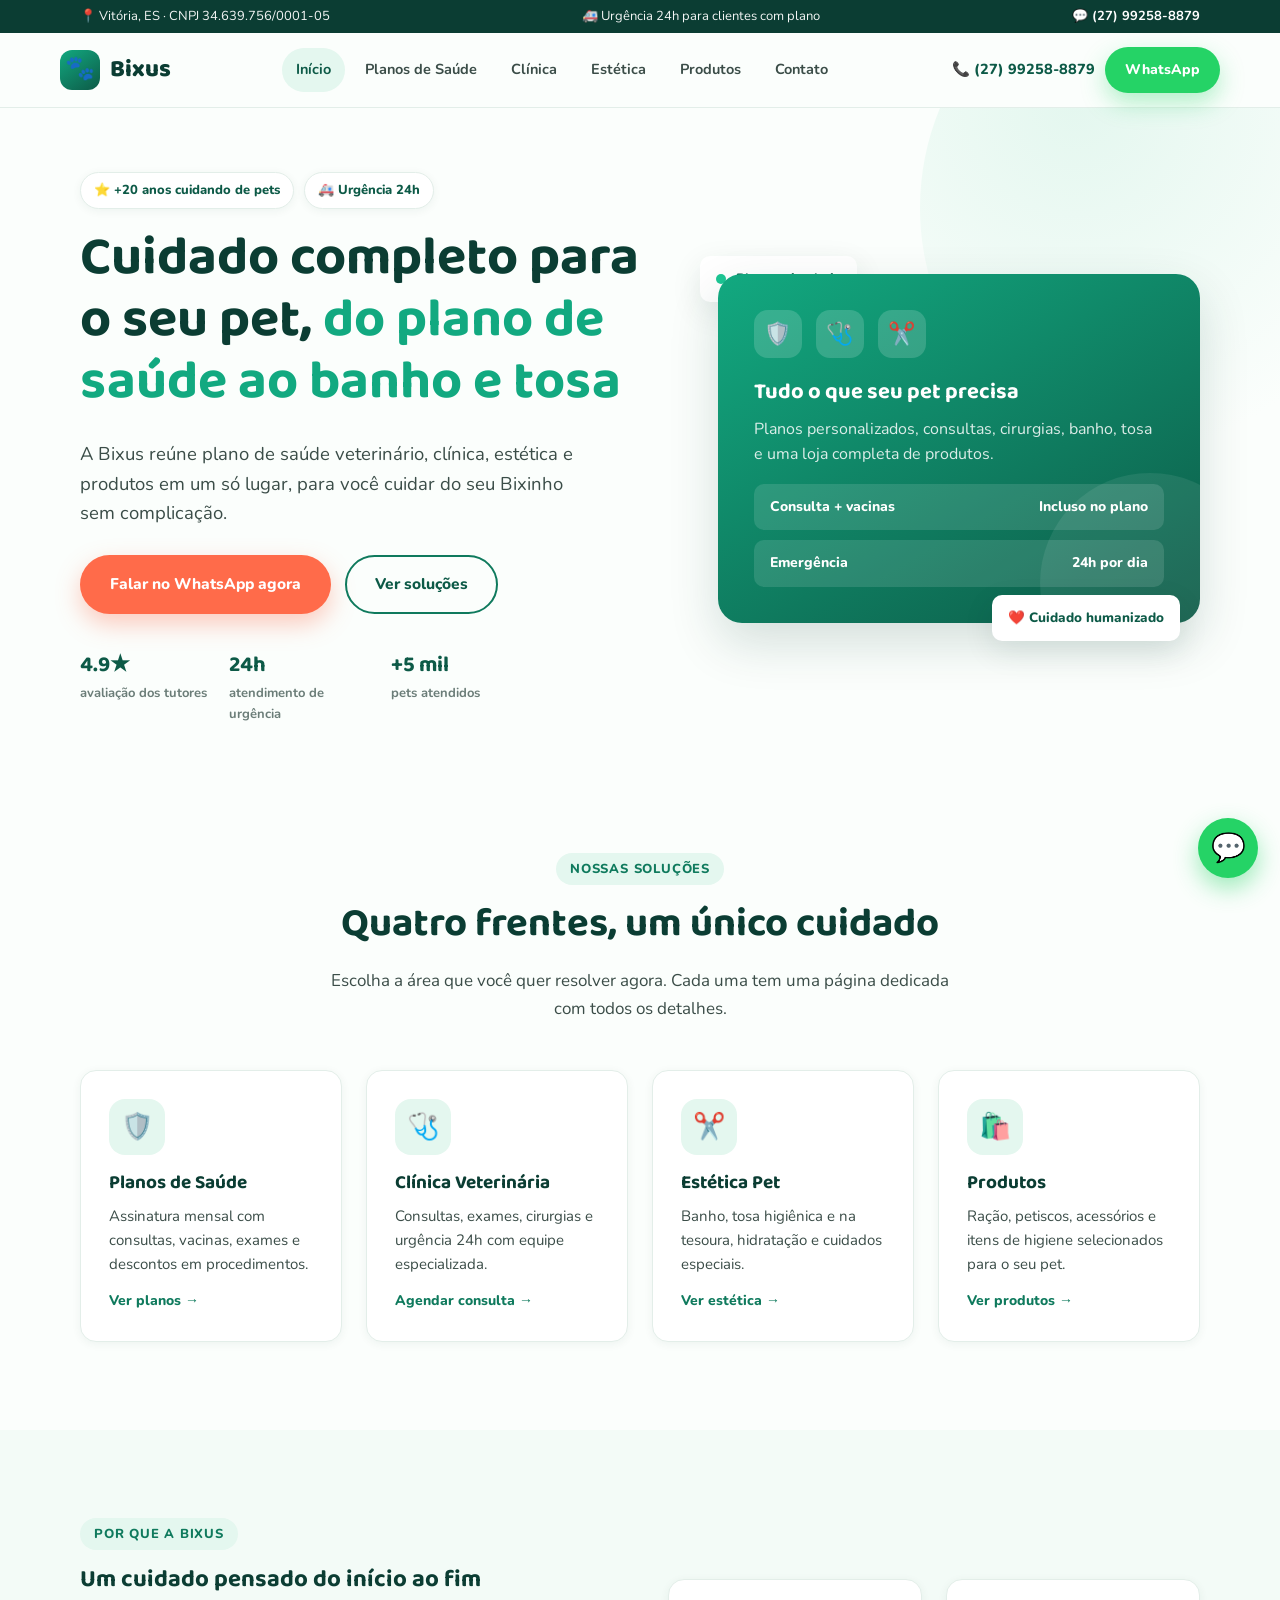
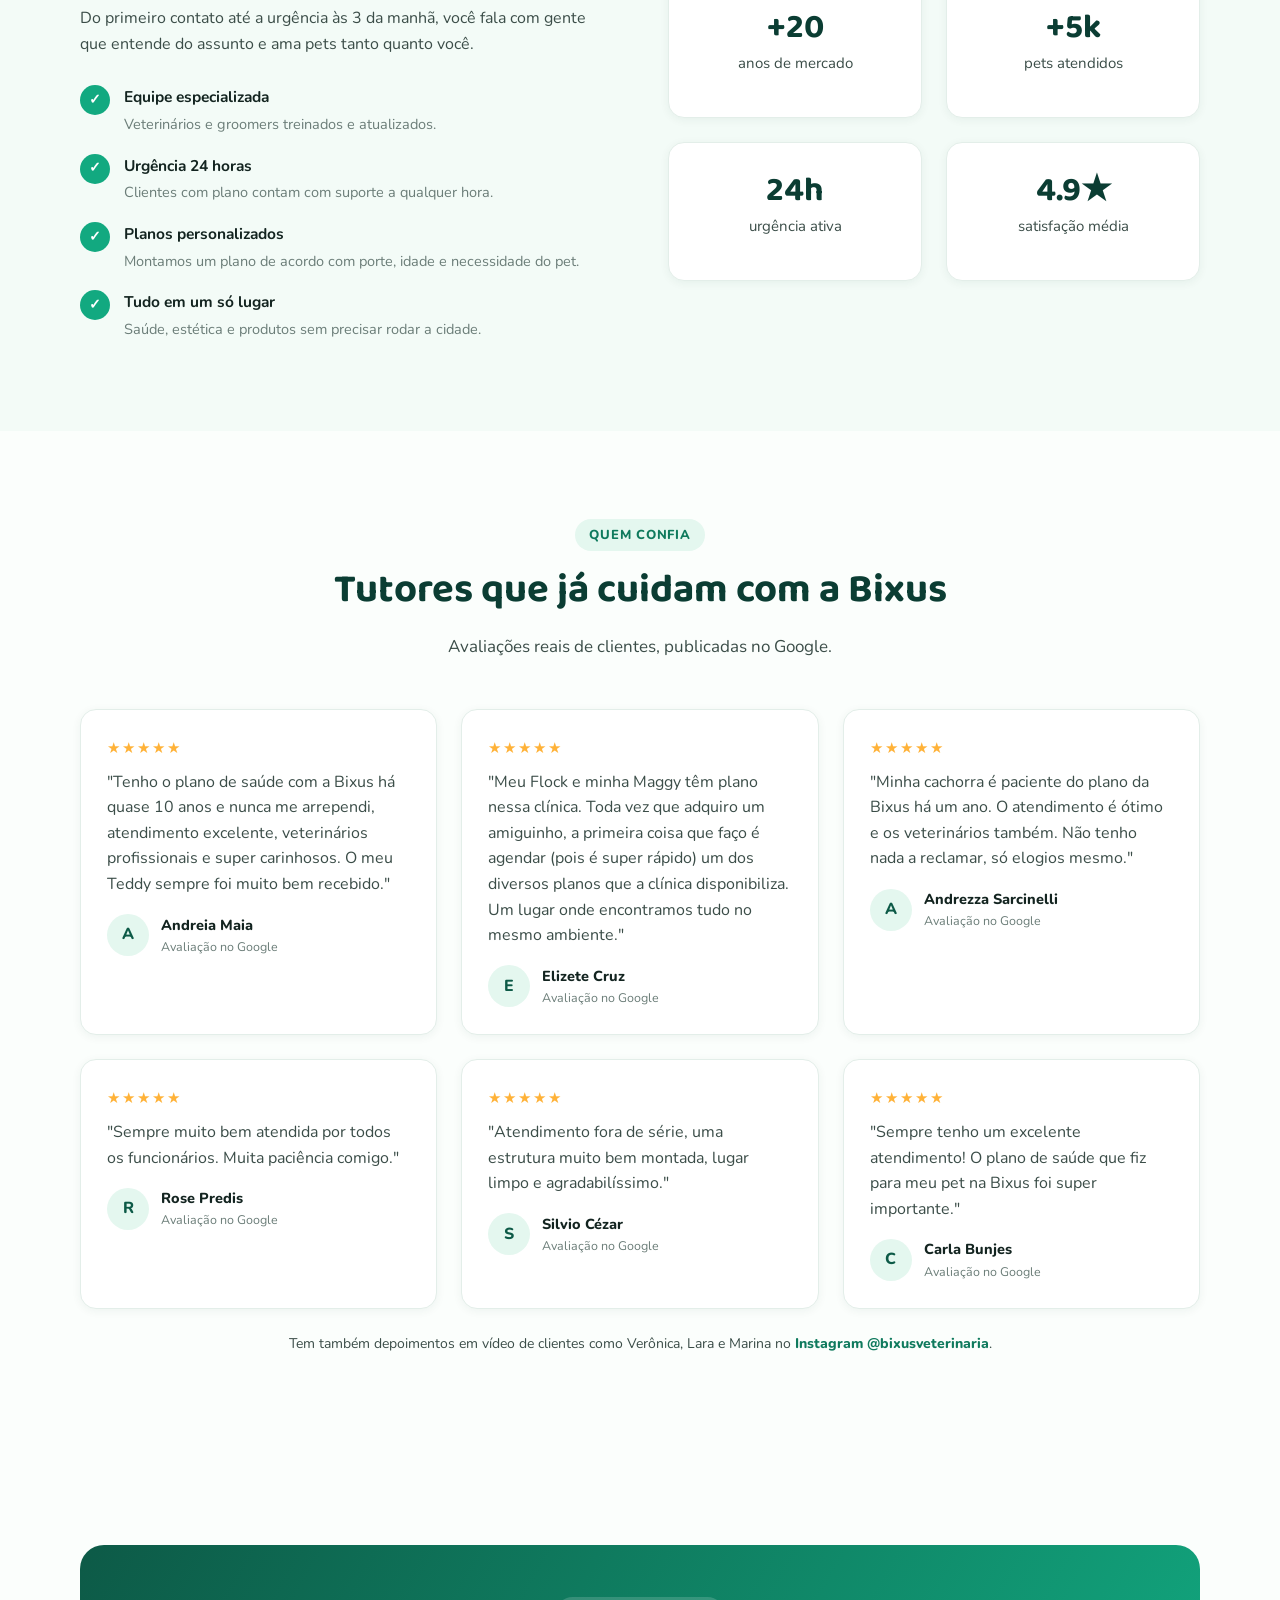
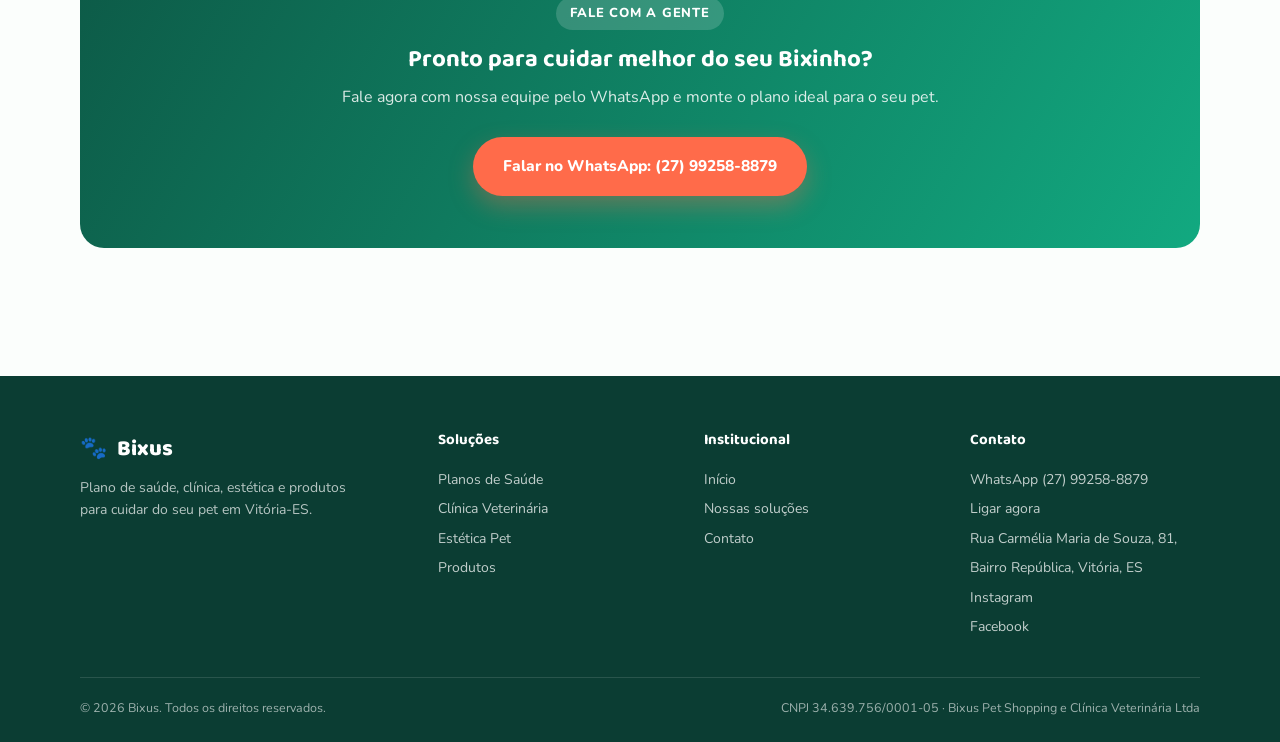
==== commit 7faa484f: "Add files via upload" ====
--- a/index.html
+++ b/index.html
@@ -152,8 +152,24 @@
     <div class="section-head reveal">
       <span class="eyebrow">Quem confia</span>
       <h2>Tutores que já cuidam com a Bixus</h2>
+      <p>Avaliações reais de clientes, publicadas no Google.</p>
     </div>
     <div class="grid-3">
+      <div class="t-card reveal">
+        <div class="stars">★★★★★</div>
+        <p>"Tenho o plano de saúde com a Bixus há quase 10 anos e nunca me arrependi, atendimento excelente, veterinários profissionais e super carinhosos. O meu Teddy sempre foi muito bem recebido."</p>
+        <div class="who"><div class="t-avatar">A</div><div><div class="t-name">Andreia Maia</div><div class="t-pet">Avaliação no Google</div></div></div>
+      </div>
+      <div class="t-card reveal">
+        <div class="stars">★★★★★</div>
+        <p>"Meu Flock e minha Maggy têm plano nessa clínica. Toda vez que adquiro um amiguinho, a primeira coisa que faço é agendar (pois é super rápido) um dos diversos planos que a clínica disponibiliza. Um lugar onde encontramos tudo no mesmo ambiente."</p>
+        <div class="who"><div class="t-avatar">E</div><div><div class="t-name">Elizete Cruz</div><div class="t-pet">Avaliação no Google</div></div></div>
+      </div>
+      <div class="t-card reveal">
+        <div class="stars">★★★★★</div>
+        <p>"Minha cachorra é paciente do plano da Bixus há um ano. O atendimento é ótimo e os veterinários também. Não tenho nada a reclamar, só elogios mesmo."</p>
+        <div class="who"><div class="t-avatar">A</div><div><div class="t-name">Andrezza Sarcinelli</div><div class="t-pet">Avaliação no Google</div></div></div>
+      </div>
       <div class="t-card reveal">
         <div class="stars">★★★★★</div>
         <p>"Sempre muito bem atendida por todos os funcionários. Muita paciência comigo."</p>
@@ -166,10 +182,11 @@
       </div>
       <div class="t-card reveal">
         <div class="stars">★★★★★</div>
-        <p>"Consigo comprar ração e agendar consulta no mesmo lugar. Praticidade que faz diferença."</p>
-        <div class="who"><div class="t-avatar">P</div><div><div class="t-name">Patrícia A.</div><div class="t-pet">Tutora do Thor, Labrador</div></div></div>
-      </div>
-    </div>
+        <p>"Sempre tenho um excelente atendimento! O plano de saúde que fiz para meu pet na Bixus foi super importante."</p>
+        <div class="who"><div class="t-avatar">C</div><div><div class="t-name">Carla Bunjes</div><div class="t-pet">Avaliação no Google</div></div></div>
+      </div>
+    </div>
+    <p class="text-center reveal" style="margin-top:24px; font-size:14px;">Tem também depoimentos em vídeo de clientes como Verônica, Lara e Marina no <a href="https://www.instagram.com/bixusveterinaria" target="_blank" rel="noopener" style="color:var(--teal-700); font-weight:800;">Instagram @bixusveterinaria</a>.</p>
   </div>
 </section>
 
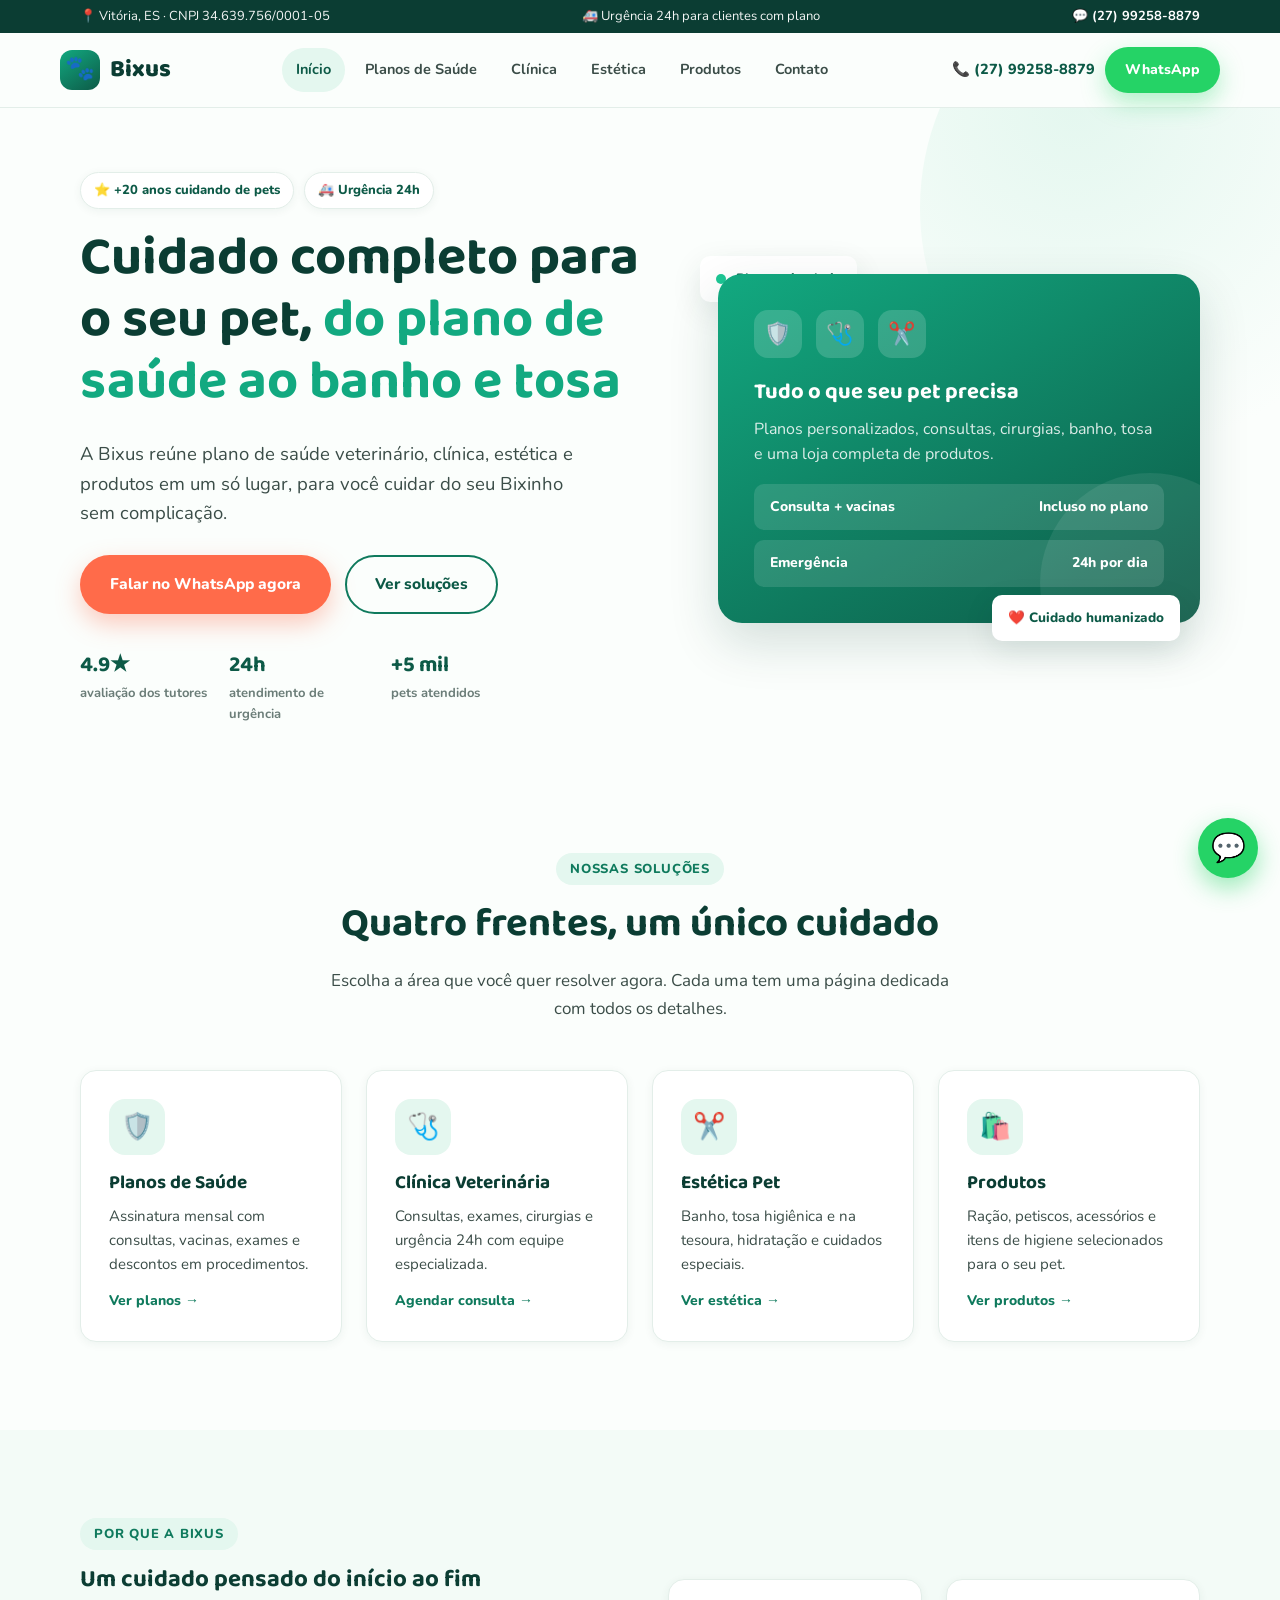
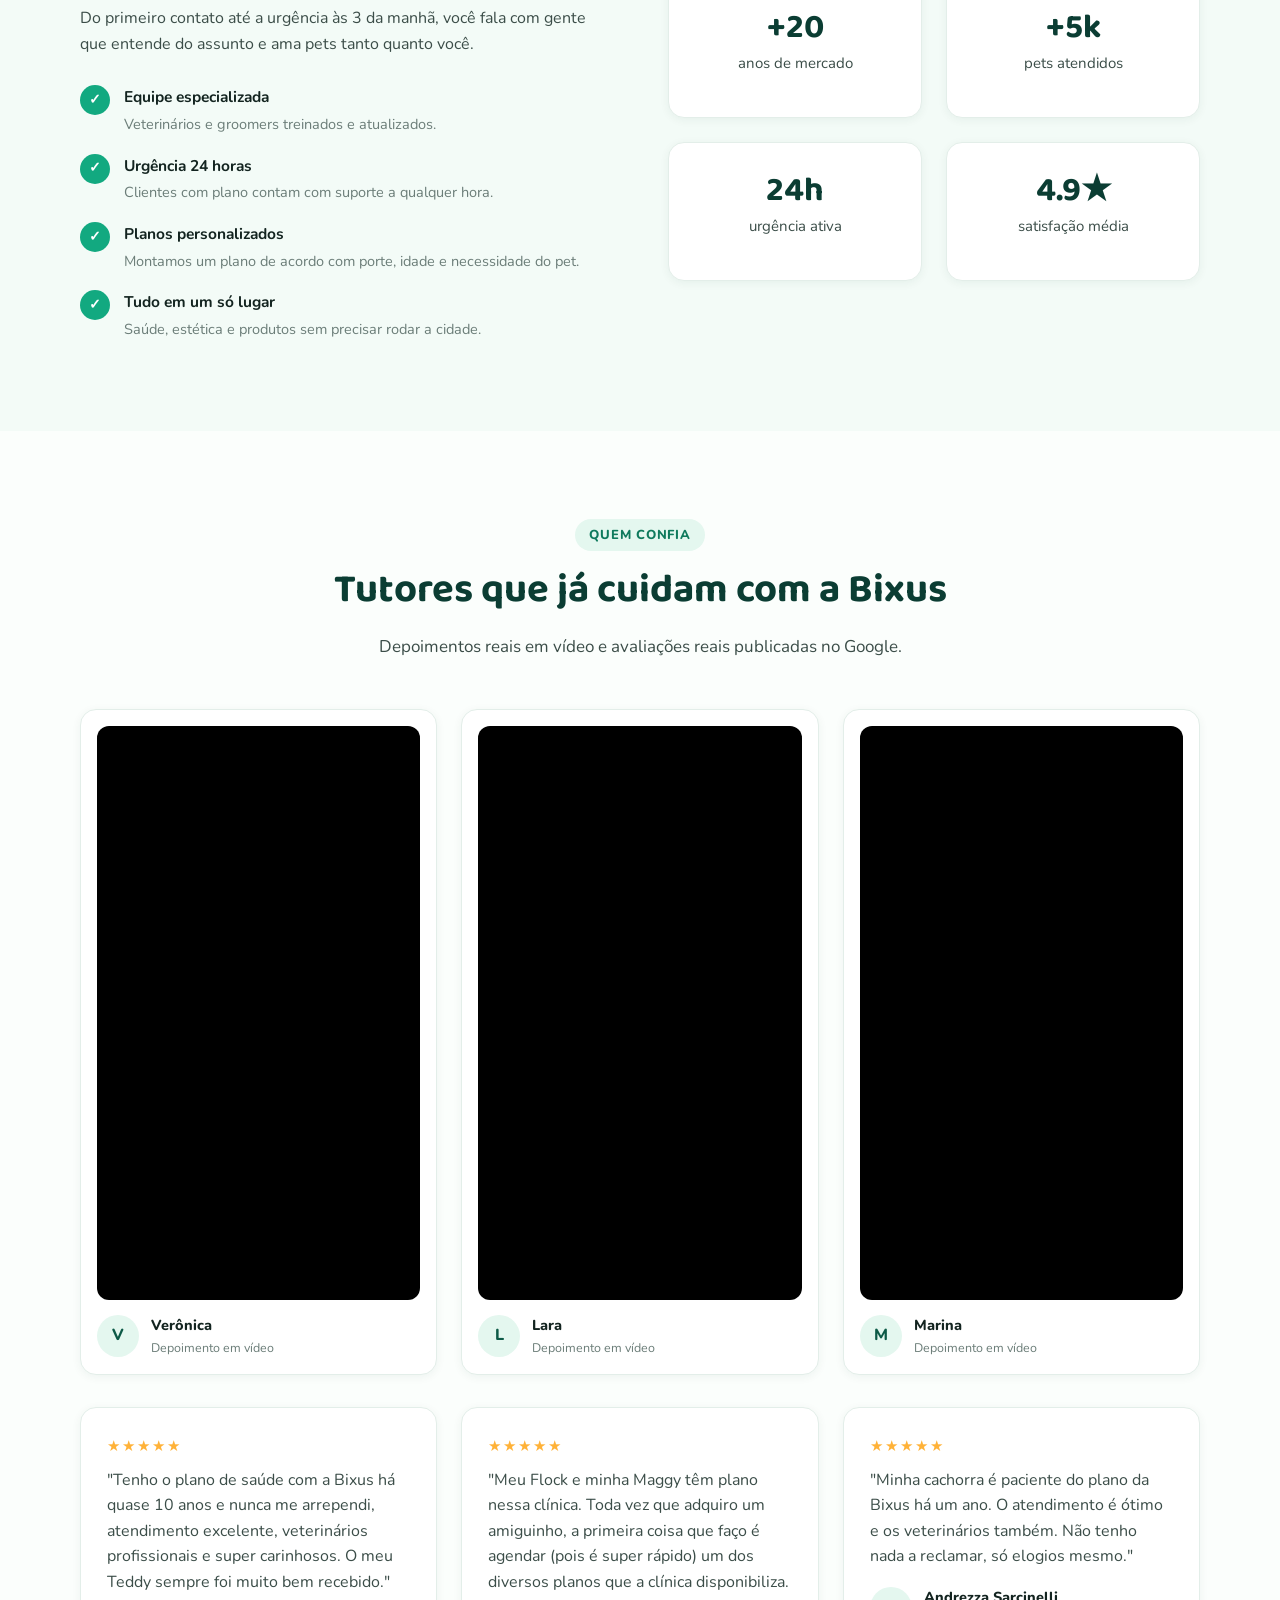
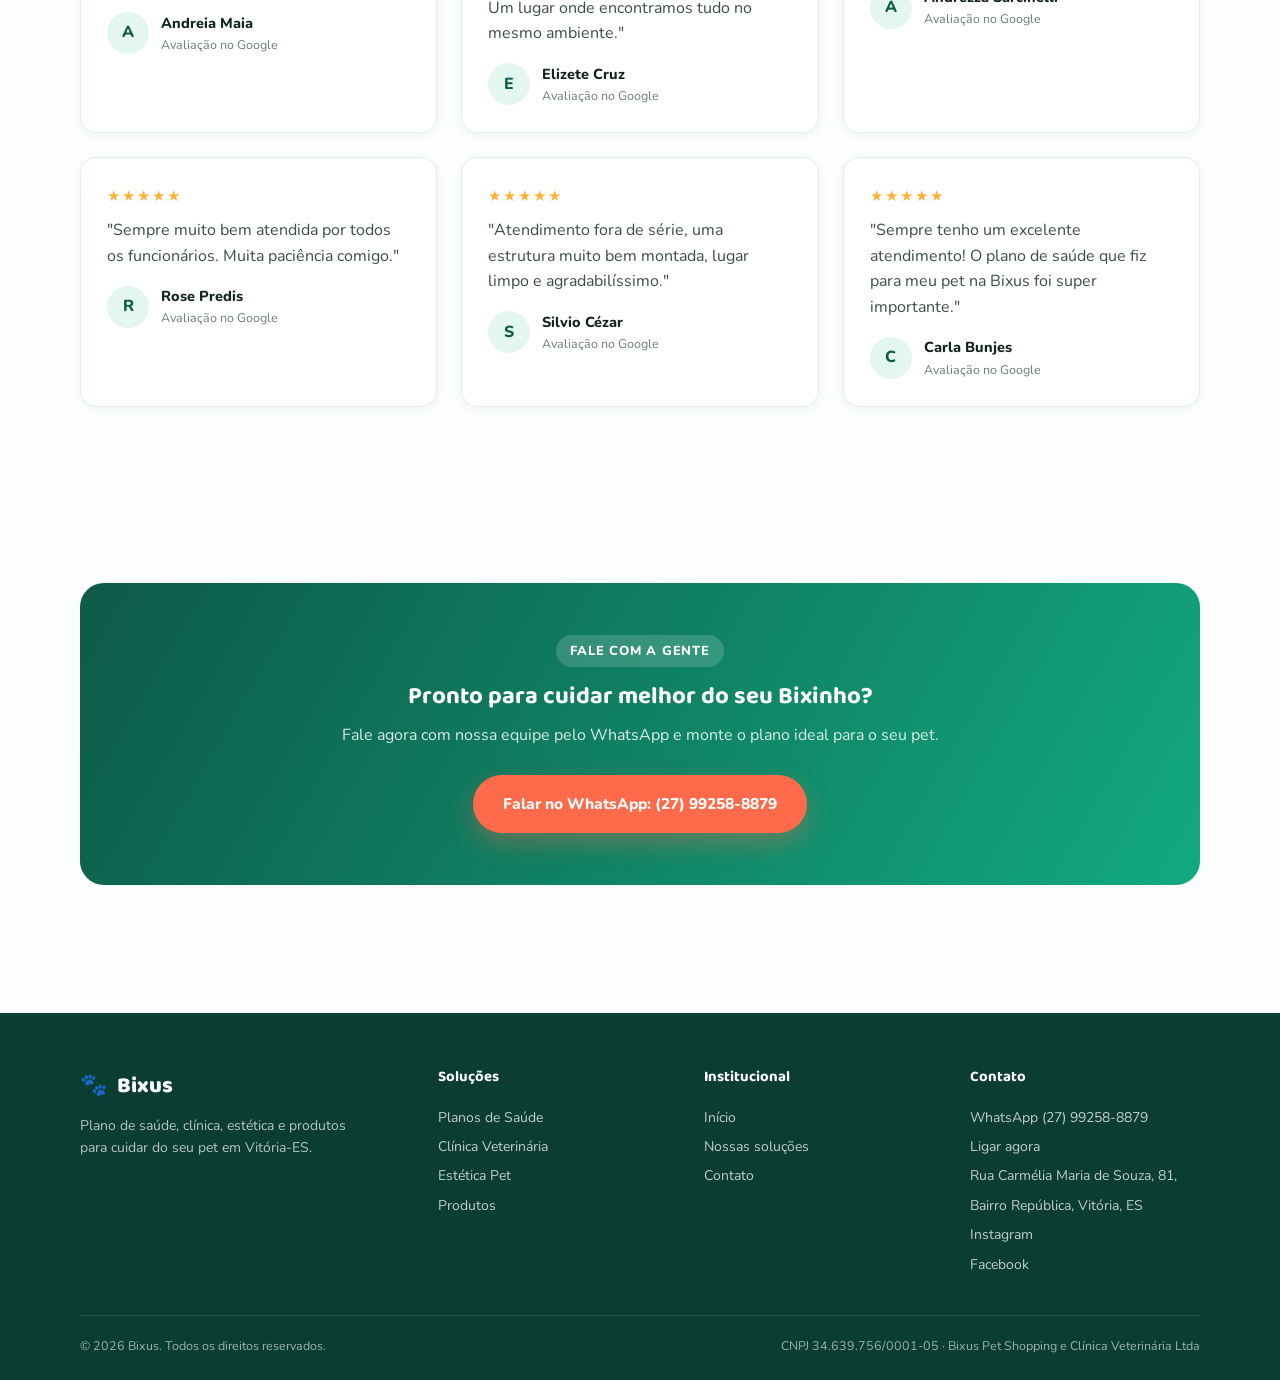
==== commit 4b0ee8a7: "Add files via upload" ====
--- a/index.html
+++ b/index.html
@@ -152,7 +152,27 @@
     <div class="section-head reveal">
       <span class="eyebrow">Quem confia</span>
       <h2>Tutores que já cuidam com a Bixus</h2>
-      <p>Avaliações reais de clientes, publicadas no Google.</p>
+      <p>Depoimentos reais em vídeo e avaliações reais publicadas no Google.</p>
+    </div>
+    <div class="grid-3" style="margin-bottom:32px">
+      <div class="t-card reveal" style="padding:16px">
+        <div style="border-radius:12px; overflow:hidden; aspect-ratio:9/16; background:#000;">
+          <iframe width="100%" height="100%" src="https://www.youtube.com/embed/5K16HXKDOGo" title="Depoimento em vídeo - Verônica" frameborder="0" allow="accelerometer; autoplay; clipboard-write; encrypted-media; gyroscope; picture-in-picture; web-share" allowfullscreen style="display:block;"></iframe>
+        </div>
+        <div class="who" style="margin-top:14px"><div class="t-avatar">V</div><div><div class="t-name">Verônica</div><div class="t-pet">Depoimento em vídeo</div></div></div>
+      </div>
+      <div class="t-card reveal" style="padding:16px">
+        <div style="border-radius:12px; overflow:hidden; aspect-ratio:9/16; background:#000;">
+          <iframe width="100%" height="100%" src="https://www.youtube.com/embed/lm9t3Y0AaDI" title="Depoimento em vídeo - Lara" frameborder="0" allow="accelerometer; autoplay; clipboard-write; encrypted-media; gyroscope; picture-in-picture; web-share" allowfullscreen style="display:block;"></iframe>
+        </div>
+        <div class="who" style="margin-top:14px"><div class="t-avatar">L</div><div><div class="t-name">Lara</div><div class="t-pet">Depoimento em vídeo</div></div></div>
+      </div>
+      <div class="t-card reveal" style="padding:16px">
+        <div style="border-radius:12px; overflow:hidden; aspect-ratio:9/16; background:#000;">
+          <iframe width="100%" height="100%" src="https://www.youtube.com/embed/Cfwfnsi5_nQ" title="Depoimento em vídeo - Marina" frameborder="0" allow="accelerometer; autoplay; clipboard-write; encrypted-media; gyroscope; picture-in-picture; web-share" allowfullscreen style="display:block;"></iframe>
+        </div>
+        <div class="who" style="margin-top:14px"><div class="t-avatar">M</div><div><div class="t-name">Marina</div><div class="t-pet">Depoimento em vídeo</div></div></div>
+      </div>
     </div>
     <div class="grid-3">
       <div class="t-card reveal">
@@ -186,7 +206,6 @@
         <div class="who"><div class="t-avatar">C</div><div><div class="t-name">Carla Bunjes</div><div class="t-pet">Avaliação no Google</div></div></div>
       </div>
     </div>
-    <p class="text-center reveal" style="margin-top:24px; font-size:14px;">Tem também depoimentos em vídeo de clientes como Verônica, Lara e Marina no <a href="https://www.instagram.com/bixusveterinaria" target="_blank" rel="noopener" style="color:var(--teal-700); font-weight:800;">Instagram @bixusveterinaria</a>.</p>
   </div>
 </section>
 
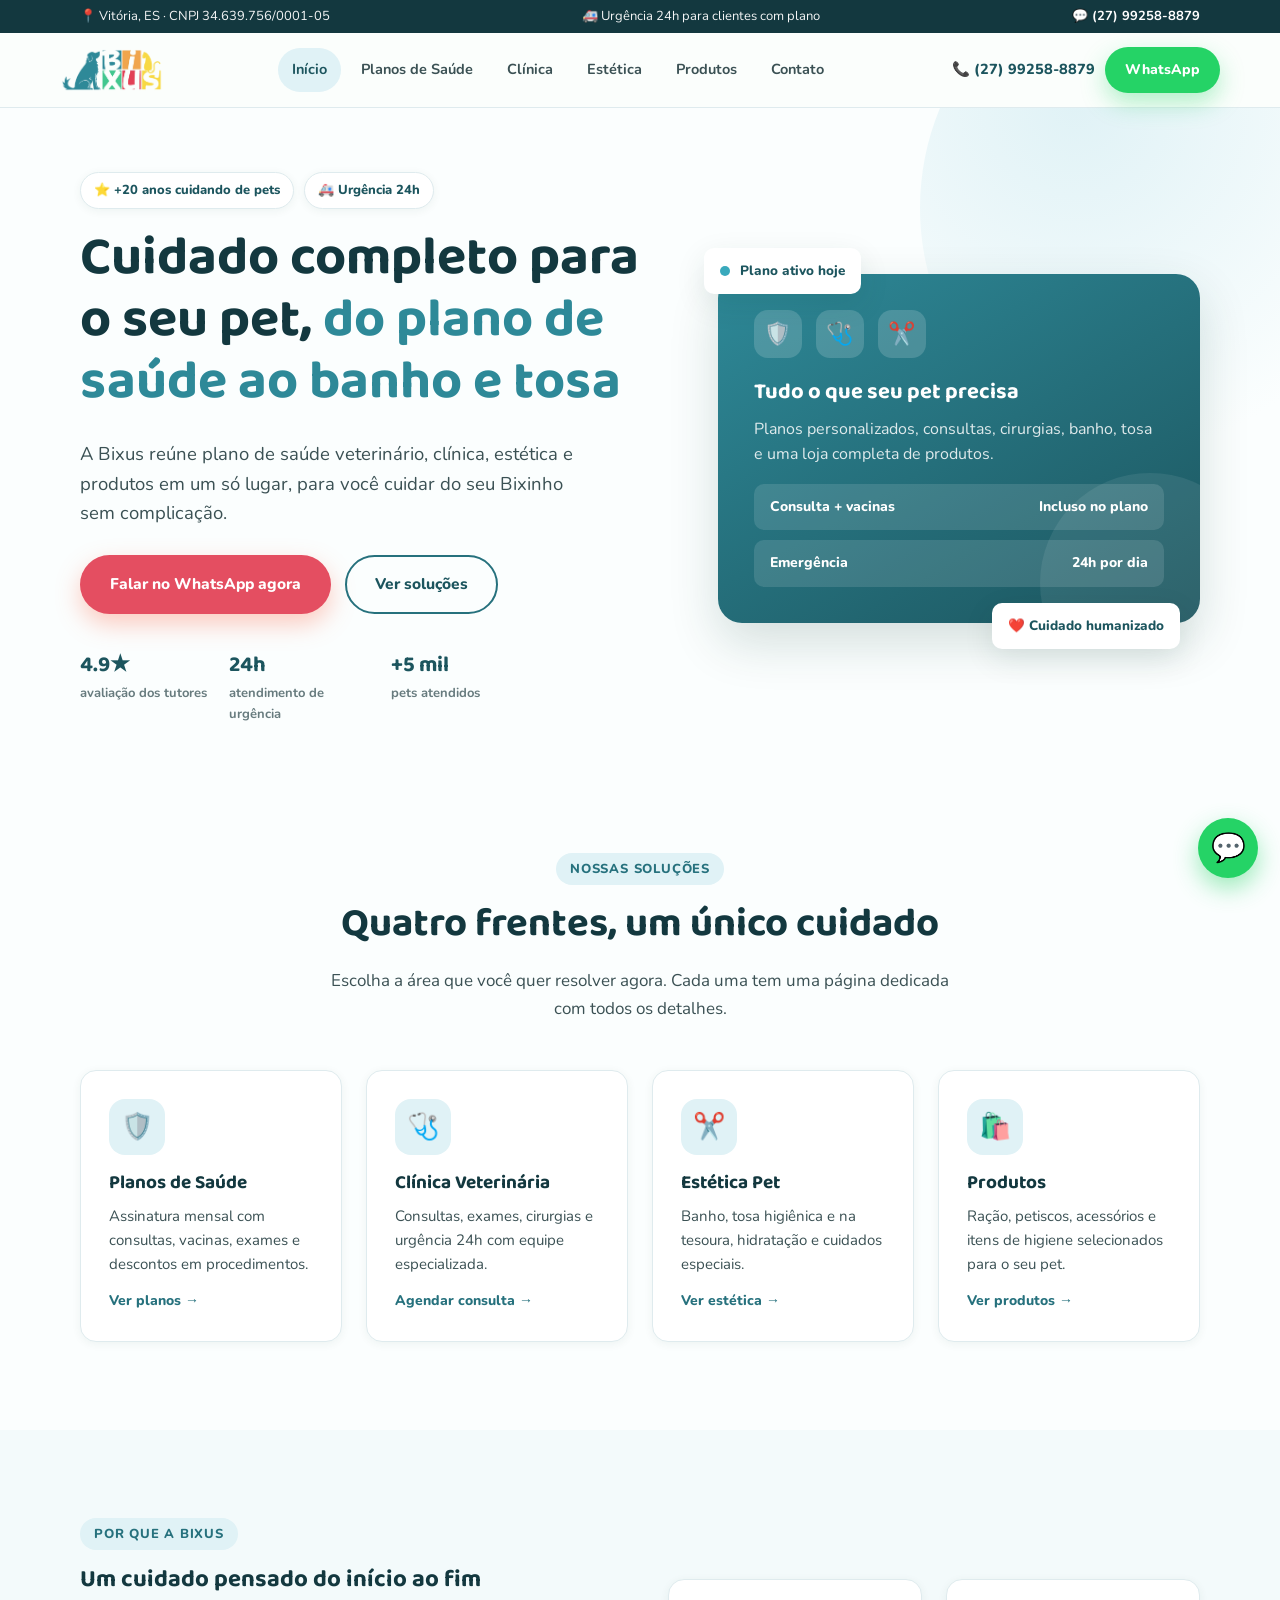
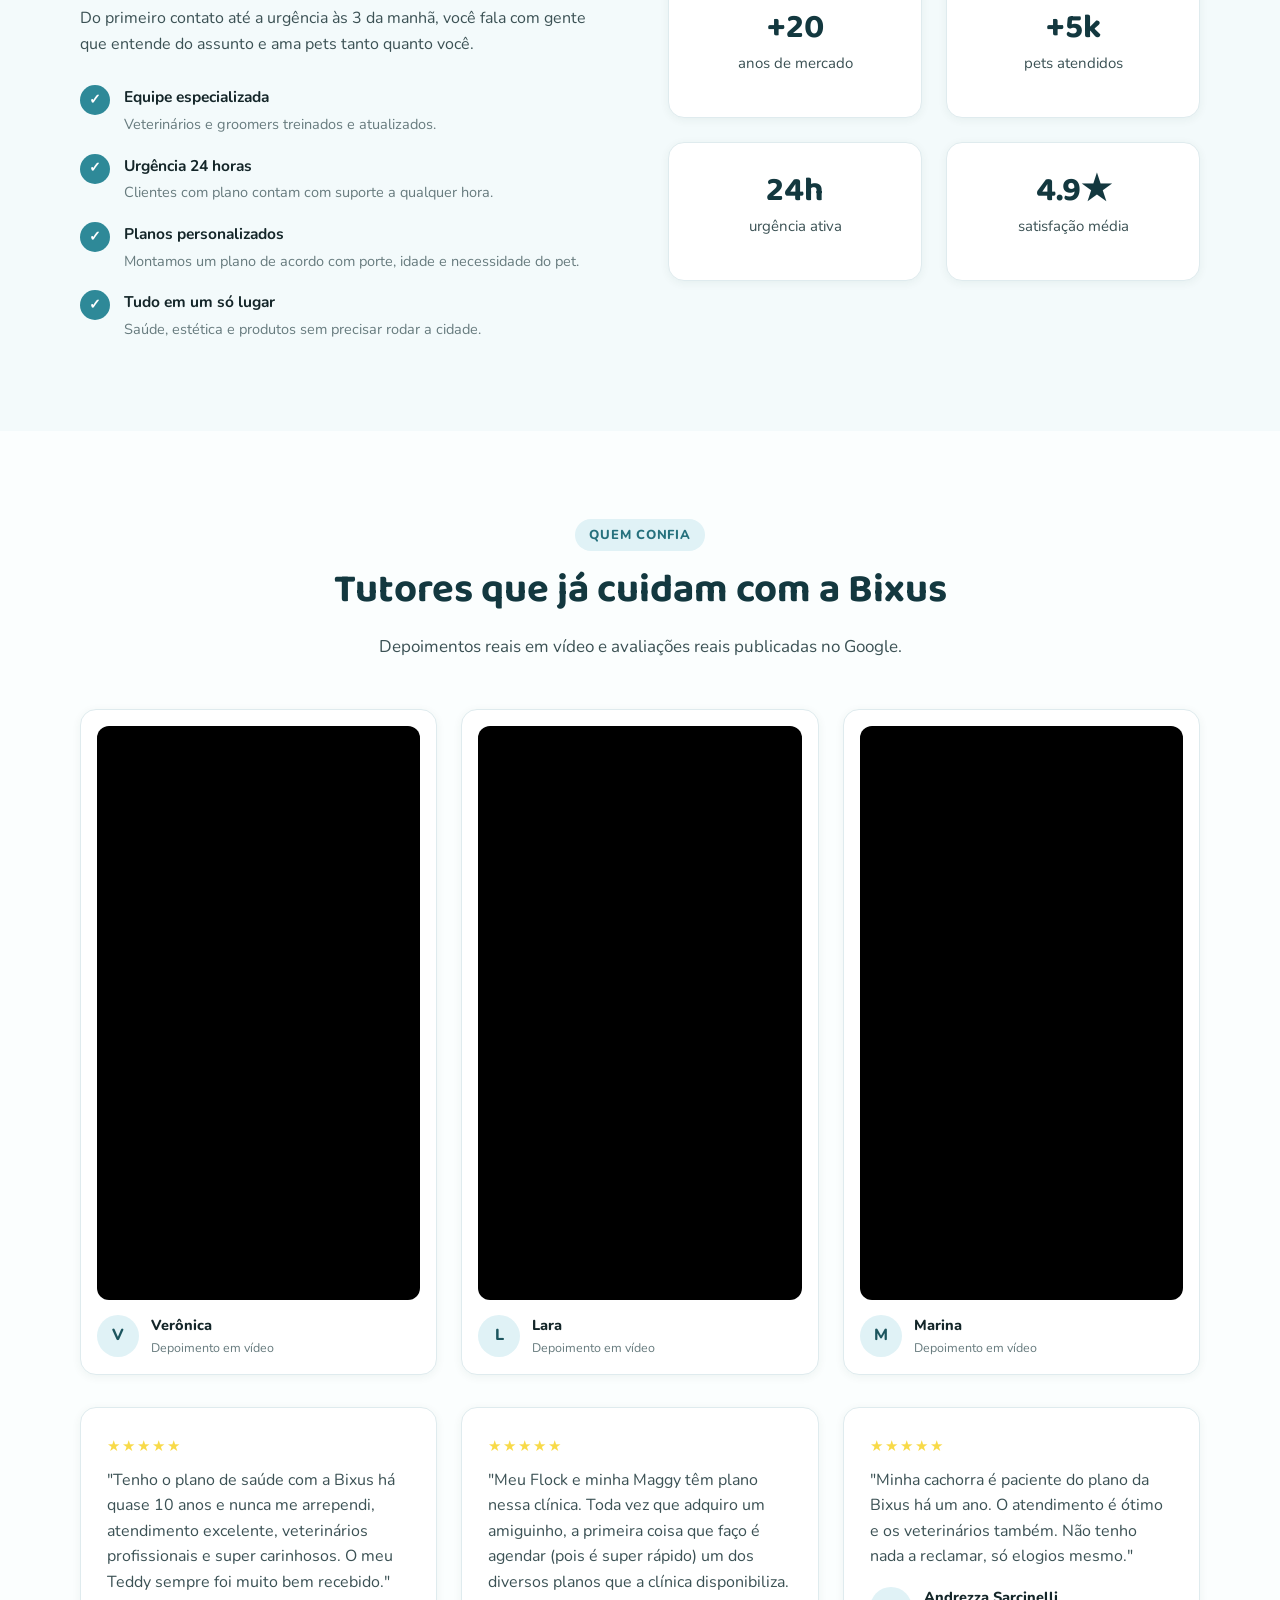
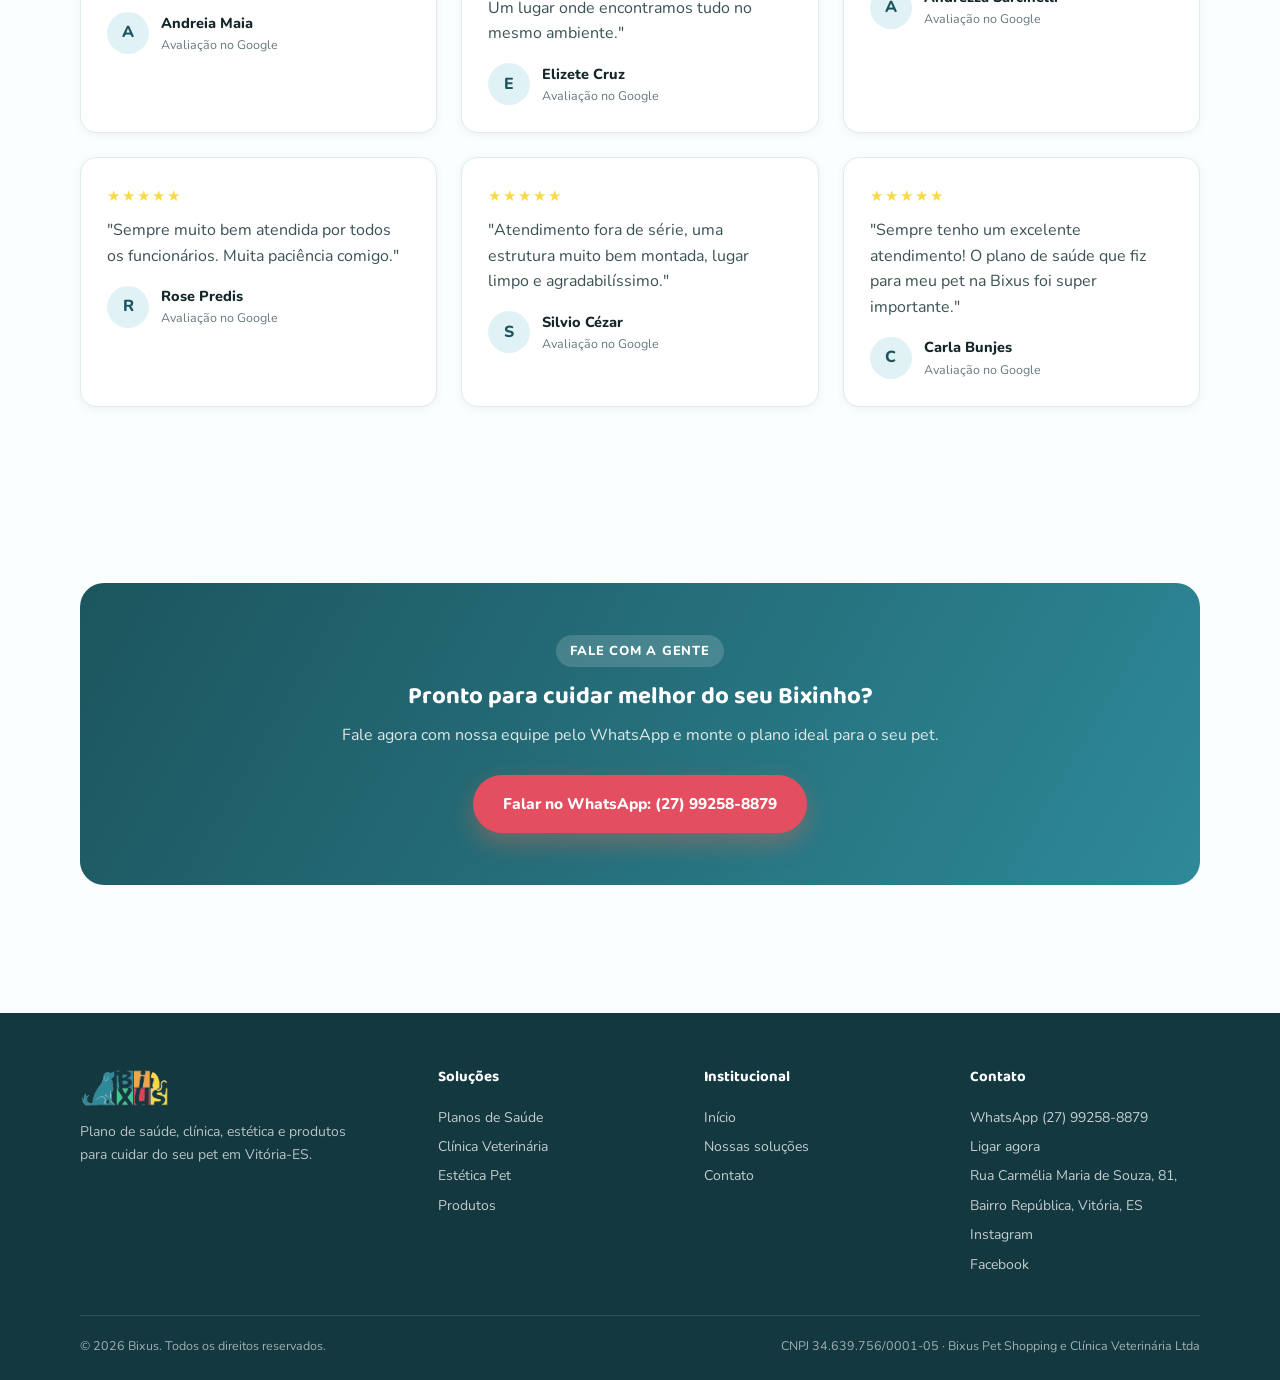
==== commit 2ad84f82: "Add files via upload" ====
--- a/index.html
+++ b/index.html
@@ -10,7 +10,9 @@
 <meta property="og:title" content="Bixus | Cuidado completo para o seu pet">
 <meta property="og:description" content="Planos de saúde, clínica, estética e produtos para o seu Bixinho.">
 <meta property="og:type" content="website">
-<meta name="theme-color" content="#0F7A5D">
+<meta name="theme-color" content="#1D6F86">
+<link rel="icon" type="image/png" href="favicon.png">
+<link rel="apple-touch-icon" href="favicon.png">
 <link rel="preconnect" href="https://fonts.googleapis.com">
 <link href="https://fonts.googleapis.com/css2?family=Baloo+2:wght@600;700;800&family=Nunito:wght@400;600;700;800&display=swap" rel="stylesheet">
 <link rel="stylesheet" href="style.css">
@@ -27,7 +29,7 @@
 
 <header class="site-header">
   <div class="container header-inner">
-    <a href="index.html" class="brand"><span class="paw">🐾</span> Bixus</a>
+    <a href="index.html" class="brand"><img src="bixus-logo.png" alt="Bixus" class="brand-logo"></a>
     <nav class="nav">
       <a href="index.html" class="active">Início</a>
       <a href="planos-de-saude.html">Planos de Saúde</a>
@@ -225,7 +227,7 @@
   <div class="container">
     <div class="footer-grid">
       <div>
-        <div class="footer-brand"><span class="paw">🐾</span> Bixus</div>
+        <div class="footer-brand"><img src="bixus-logo.png" alt="Bixus" class="footer-logo"></div>
         <p style="color:rgba(255,255,255,.7); font-size:14px; max-width:280px;">Plano de saúde, clínica, estética e produtos para cuidar do seu pet em Vitória-ES.</p>
       </div>
       <div>
--- a/style.css
+++ b/style.css
@@ -4,22 +4,24 @@
    ========================================================= */
 
 :root{
-  --teal-900:#0B3D33;
-  --teal-800:#0D5A47;
-  --teal-700:#0F7A5D;
-  --teal-600:#12A980;
-  --teal-500:#1CC694;
-  --teal-100:#E4F7EF;
-  --teal-50:#F3FBF7;
-  --coral-500:#FF6B4A;
-  --coral-600:#F0532F;
-  --amber-500:#FFB238;
-  --ink-900:#132420;
-  --ink-700:#3B4D48;
-  --ink-500:#6B7D78;
-  --bg:#FBFEFC;
+  --teal-900:#13383F;
+  --teal-800:#1C555E;
+  --teal-700:#26717D;
+  --teal-600:#2E8998;
+  --teal-500:#39A9BC;
+  --teal-100:#E0F2F6;
+  --teal-50:#F3FAFB;
+  --coral-500:#E44E61;
+  --coral-600:#DF2A42;
+  --amber-500:#F8DA49;
+  --green-600:#34B17D;
+  --green-500:#4ECB96;
+  --ink-900:#142629;
+  --ink-700:#3B5154;
+  --ink-500:#677B7E;
+  --bg:#FBFEFE;
   --white:#FFFFFF;
-  --line:#E3EEE9;
+  --line:#DFEBEE;
   --shadow-sm: 0 2px 10px rgba(11,61,51,.06);
   --shadow-md: 0 10px 30px rgba(11,61,51,.10);
   --shadow-lg: 0 20px 50px rgba(11,61,51,.16);
@@ -31,7 +33,7 @@
 }
 
 *,*::before,*::after{ box-sizing:border-box; }
-html{ scroll-behavior:smooth; }
+html{ scroll-behavior:smooth; overflow-x:hidden; width:100%; }
 body{
   margin:0;
   font-family:'Nunito', -apple-system, BlinkMacSystemFont, 'Segoe UI', sans-serif;
@@ -39,6 +41,8 @@
   background:var(--bg);
   line-height:1.6;
   -webkit-font-smoothing:antialiased;
+  overflow-x:hidden;
+  width:100%;
 }
 h1,h2,h3,h4{
   font-family:'Baloo 2','Nunito',sans-serif;
@@ -71,7 +75,7 @@
   display:inline-flex; align-items:center; justify-content:center; gap:10px;
   padding:15px 28px; border-radius:999px; font-weight:800; font-size:15.5px;
   border:2px solid transparent; transition:transform .15s ease, box-shadow .15s ease, background .15s ease;
-  white-space:nowrap;
+  white-space:nowrap; max-width:100%;
 }
 .btn:hover{ transform:translateY(-2px); }
 .btn-primary{ background:var(--coral-500); color:#fff; box-shadow:0 10px 24px rgba(255,107,74,.35); }
@@ -96,6 +100,7 @@
   width:40px; height:40px; border-radius:12px; background:linear-gradient(145deg,var(--teal-600),var(--teal-800));
   display:flex; align-items:center; justify-content:center; color:#fff; flex-shrink:0;
 }
+.brand-logo{ height:44px; width:auto; display:block; }
 .nav{ display:flex; align-items:center; gap:6px; }
 .nav a{
   padding:10px 14px; border-radius:999px; font-weight:700; font-size:14.5px; color:var(--ink-700);
@@ -139,10 +144,10 @@
 .hero-trust div{ font-size:13px; color:var(--ink-500); font-weight:700; max-width:140px; }
 .hero-trust strong{ display:block; font-size:22px; color:var(--teal-800); font-family:'Baloo 2',sans-serif; }
 
-.hero-art{ position:relative; }
+.hero-art{ position:relative; margin-top:26px; margin-bottom:26px; }
 .art-card{
   background:linear-gradient(150deg,var(--teal-600),var(--teal-800)); border-radius:var(--radius-lg);
-  padding:36px; color:#fff; box-shadow:var(--shadow-lg); position:relative; overflow:hidden;
+  padding:36px; color:#fff; box-shadow:var(--shadow-lg); position:relative; overflow:hidden; z-index:1;
 }
 .art-card::after{ content:''; position:absolute; width:220px; height:220px; background:rgba(255,255,255,.08); border-radius:50%; right:-60px; bottom:-70px; }
 .art-icon-row{ display:flex; gap:14px; margin-bottom:22px; }
@@ -153,9 +158,10 @@
 .floating-chip{
   position:absolute; background:#fff; border-radius:var(--radius-sm); padding:12px 16px; box-shadow:var(--shadow-md);
   display:flex; align-items:center; gap:10px; font-weight:800; font-size:13.5px; color:var(--teal-800);
-}
-.floating-chip.c1{ top:-18px; left:-18px; }
-.floating-chip.c2{ bottom:-18px; right:20px; }
+  z-index:3; white-space:nowrap;
+}
+.floating-chip.c1{ top:-26px; left:-14px; }
+.floating-chip.c2{ bottom:-26px; right:20px; }
 .floating-chip .dot{ width:10px; height:10px; border-radius:50%; background:var(--teal-500); }
 
 @media (max-width:900px){
@@ -257,7 +263,8 @@
 .site-footer h4{ color:#fff; font-size:15px; margin-bottom:16px; }
 .site-footer a{ color:rgba(255,255,255,.75); font-size:14px; line-height:2.1; }
 .site-footer a:hover{ color:#fff; }
-.footer-brand{ display:flex; align-items:center; gap:10px; font-family:'Baloo 2',sans-serif; font-weight:800; font-size:22px; color:#fff; margin-bottom:10px; }
+.footer-brand{ display:flex; align-items:center; gap:10px; font-family:'Baloo 2',sans-serif; font-weight:800; font-size:22px; color:#fff; margin-bottom:14px; }
+.footer-logo{ height:38px; width:auto; display:block; }
 .footer-bottom{ border-top:1px solid rgba(255,255,255,.12); margin-top:36px; padding-top:20px; display:flex; justify-content:space-between; font-size:12.5px; color:rgba(255,255,255,.6); flex-wrap:wrap; gap:10px; }
 @media (max-width:900px){ .footer-grid{ grid-template-columns:1fr 1fr; } }
 @media (max-width:520px){ .footer-grid{ grid-template-columns:1fr; } }
@@ -272,6 +279,48 @@
   0%{ box-shadow:0 0 0 0 rgba(37,211,102,.5), 0 10px 24px rgba(37,211,102,.45); }
   70%{ box-shadow:0 0 0 14px rgba(37,211,102,0), 0 10px 24px rgba(37,211,102,.45); }
   100%{ box-shadow:0 0 0 0 rgba(37,211,102,0), 0 10px 24px rgba(37,211,102,.45); }
+}
+
+/* ---------- Mobile refinements ---------- */
+@media (max-width:640px){
+  .section{ padding:56px 0; }
+  .section--tight{ padding:36px 0; }
+  .section-head{ margin-bottom:32px; }
+  .section-head p{ font-size:15.5px; }
+  .hero{ padding:32px 0 28px; }
+  .hero .lead{ max-width:100%; font-size:16.5px; }
+  .hero-ctas{ flex-direction:column; align-items:stretch; }
+  .hero-ctas .btn{ white-space:normal; width:100%; text-align:center; }
+  .hero-trust{ gap:16px; }
+  .hero-art{ margin-top:22px; margin-bottom:22px; }
+  .art-card{ padding:24px; }
+  .art-icon-row{ gap:10px; margin-bottom:18px; }
+  .art-icon{ width:42px; height:42px; font-size:19px; }
+  .floating-chip{ font-size:11.5px; padding:8px 11px; max-width:78%; white-space:normal; line-height:1.3; }
+  .floating-chip.c1{ top:-20px; left:-6px; }
+  .floating-chip.c2{ bottom:-20px; right:6px; }
+  .grid-4, .grid-3, .grid-2{ gap:16px; }
+  .card{ padding:22px; }
+  .steps{ gap:16px; }
+  .split{ gap:32px; }
+  .lead-panel{ padding:26px; }
+  .cta-banner{ padding:32px 22px; }
+  .price-card{ padding:24px; }
+  .price-card.featured{ transform:none; }
+  .price-card .tag{ white-space:normal; max-width:80%; }
+  .form-grid .btn{ white-space:normal; }
+  .footer-grid{ gap:28px; }
+  .wa-float{ width:52px; height:52px; font-size:24px; bottom:16px; right:16px; }
+}
+
+@media (max-width:400px){
+  .brand{ font-size:20px; }
+  .brand .paw{ width:34px; height:34px; }
+  .brand-logo{ height:34px; }
+  .header-cta{ gap:6px; }
+  .btn-sm{ padding:9px 14px; font-size:13px; }
+  .topbar .container{ padding:6px 14px; }
+  .topbar-item, .topbar a{ font-size:12px; }
 }
 
 /* ---------- Utilities ---------- */
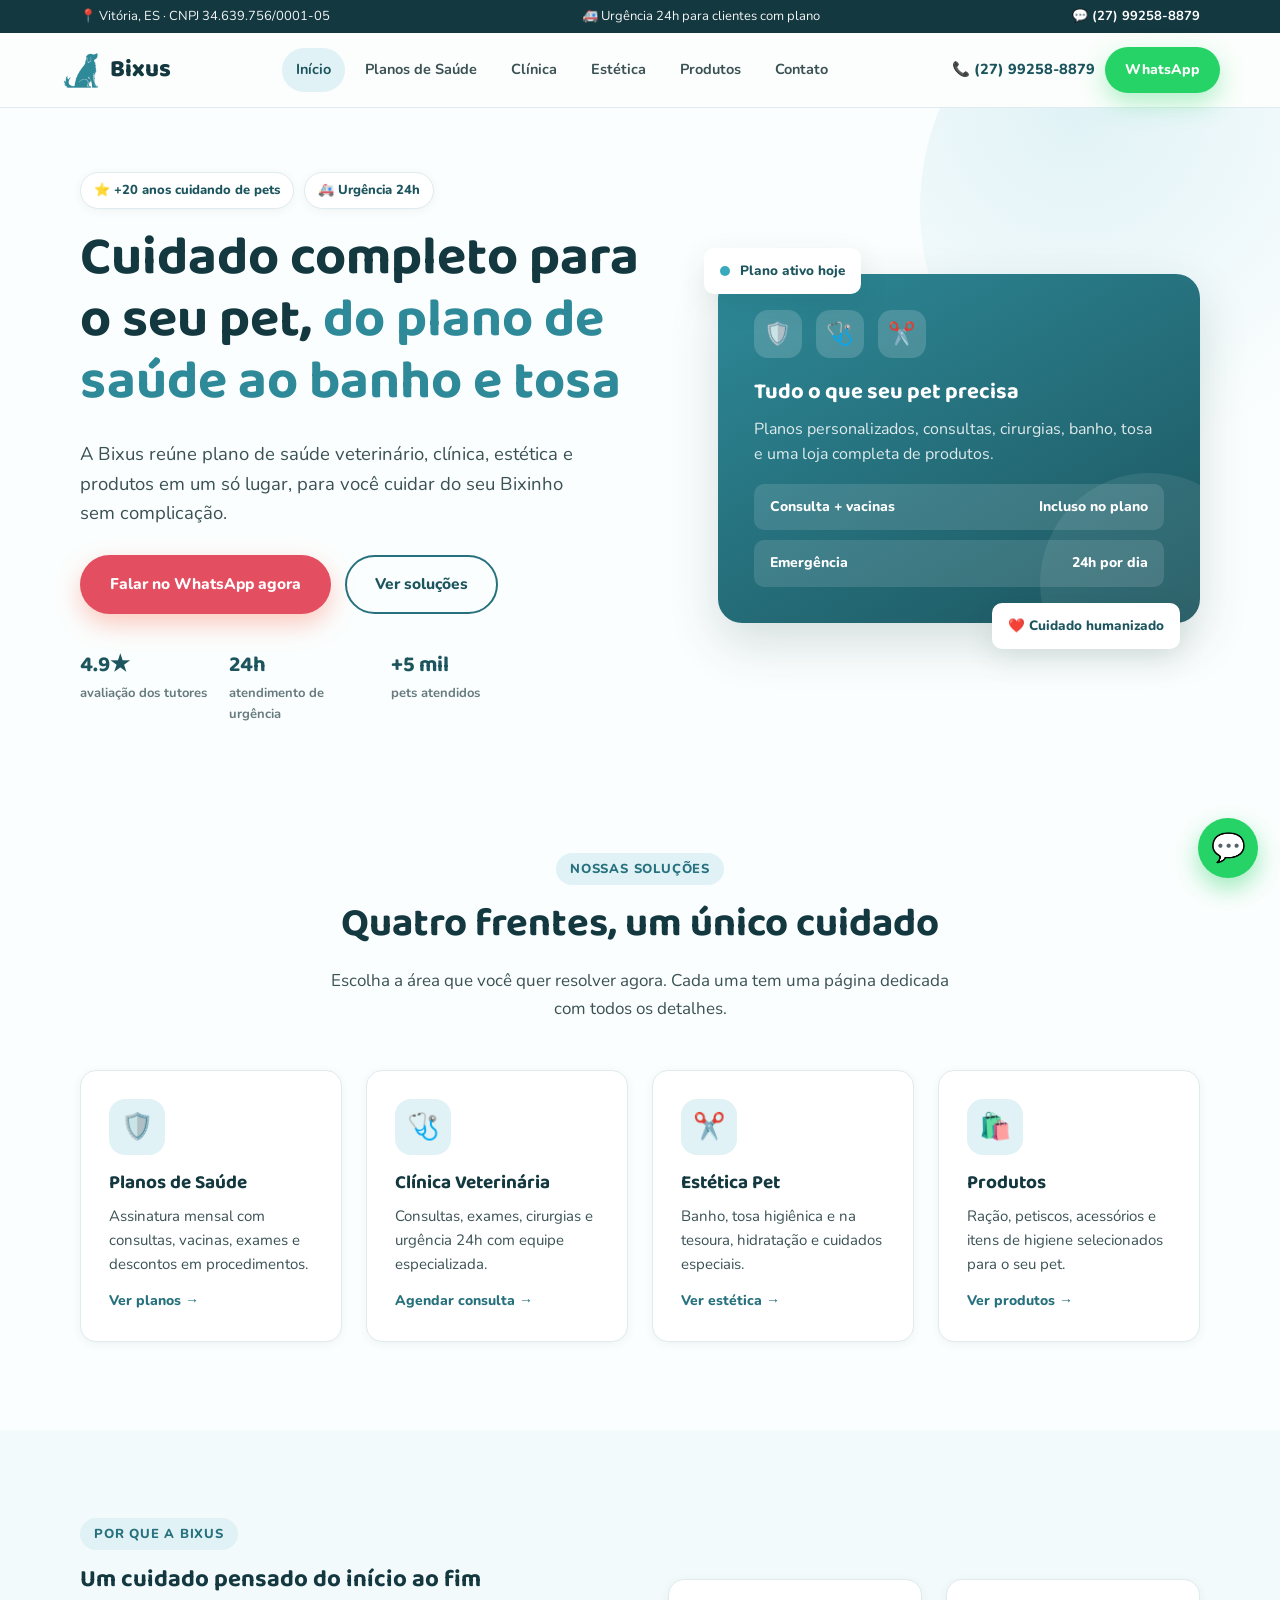
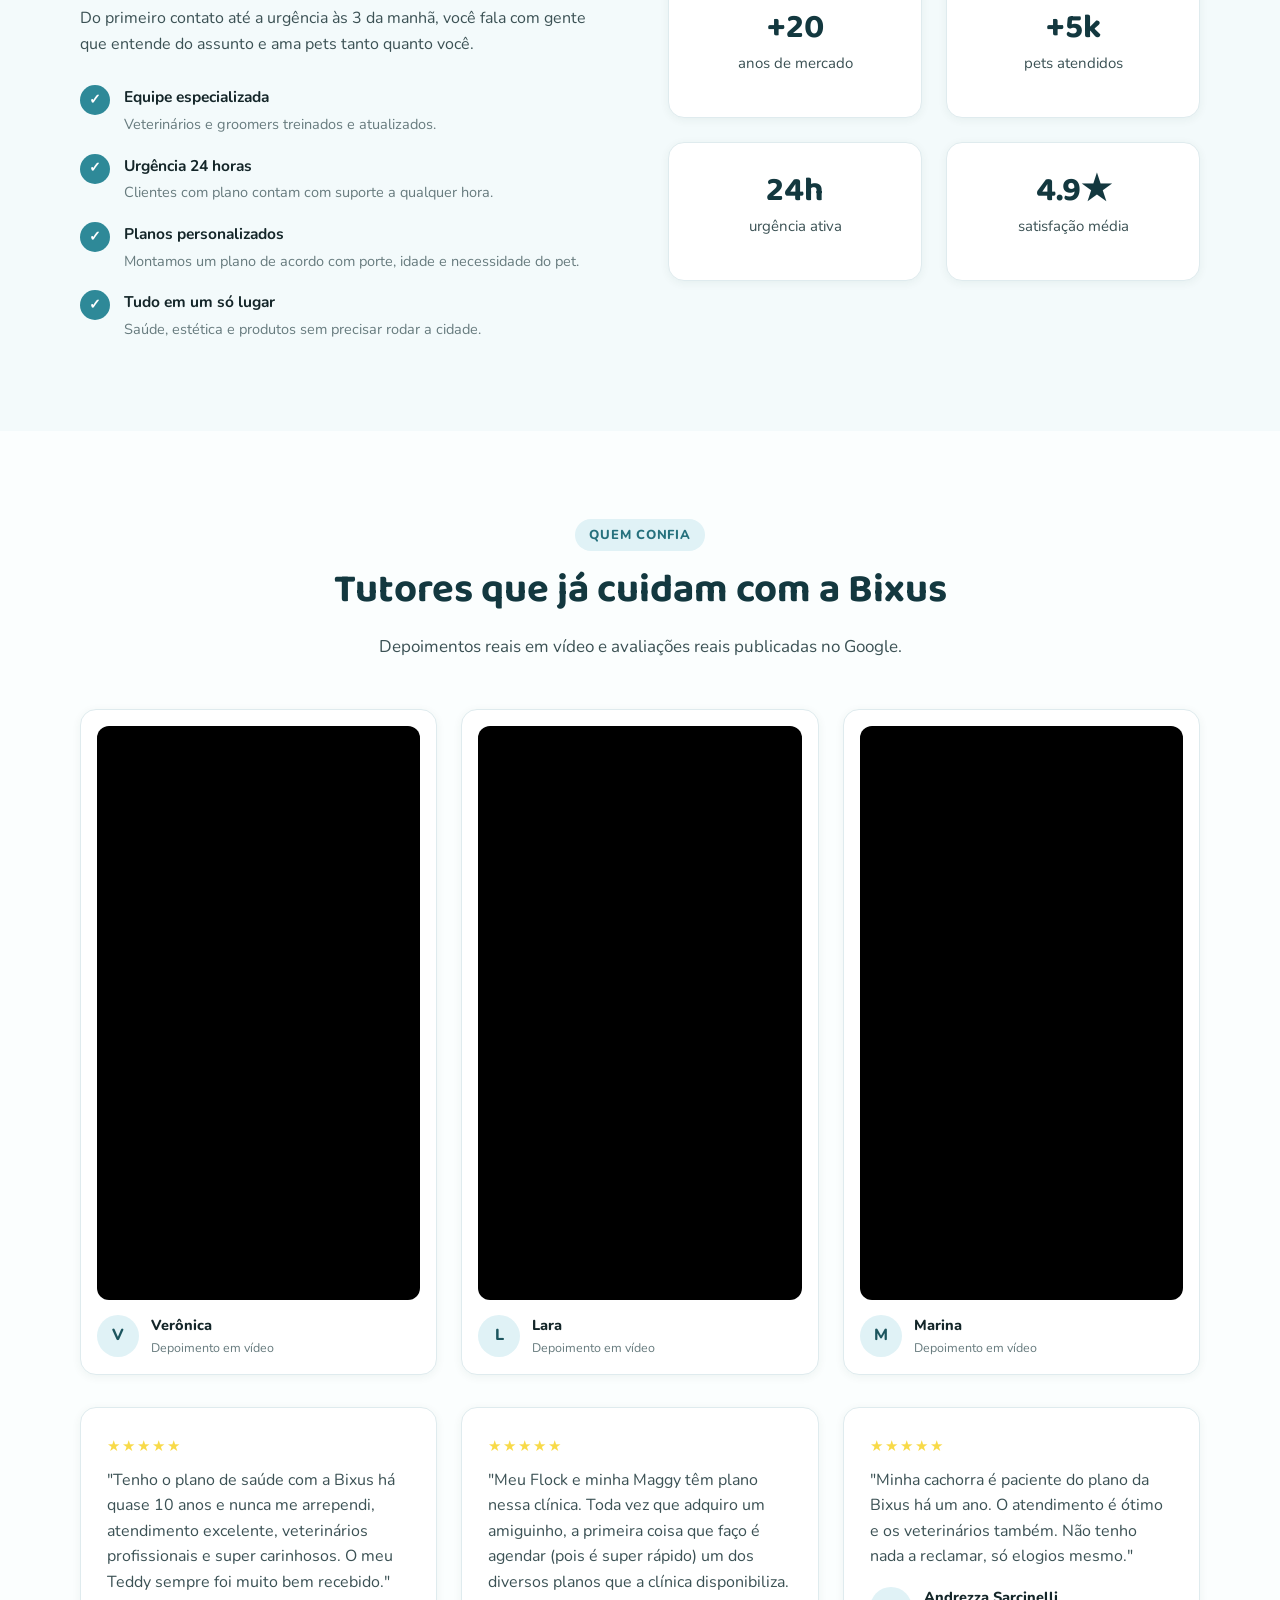
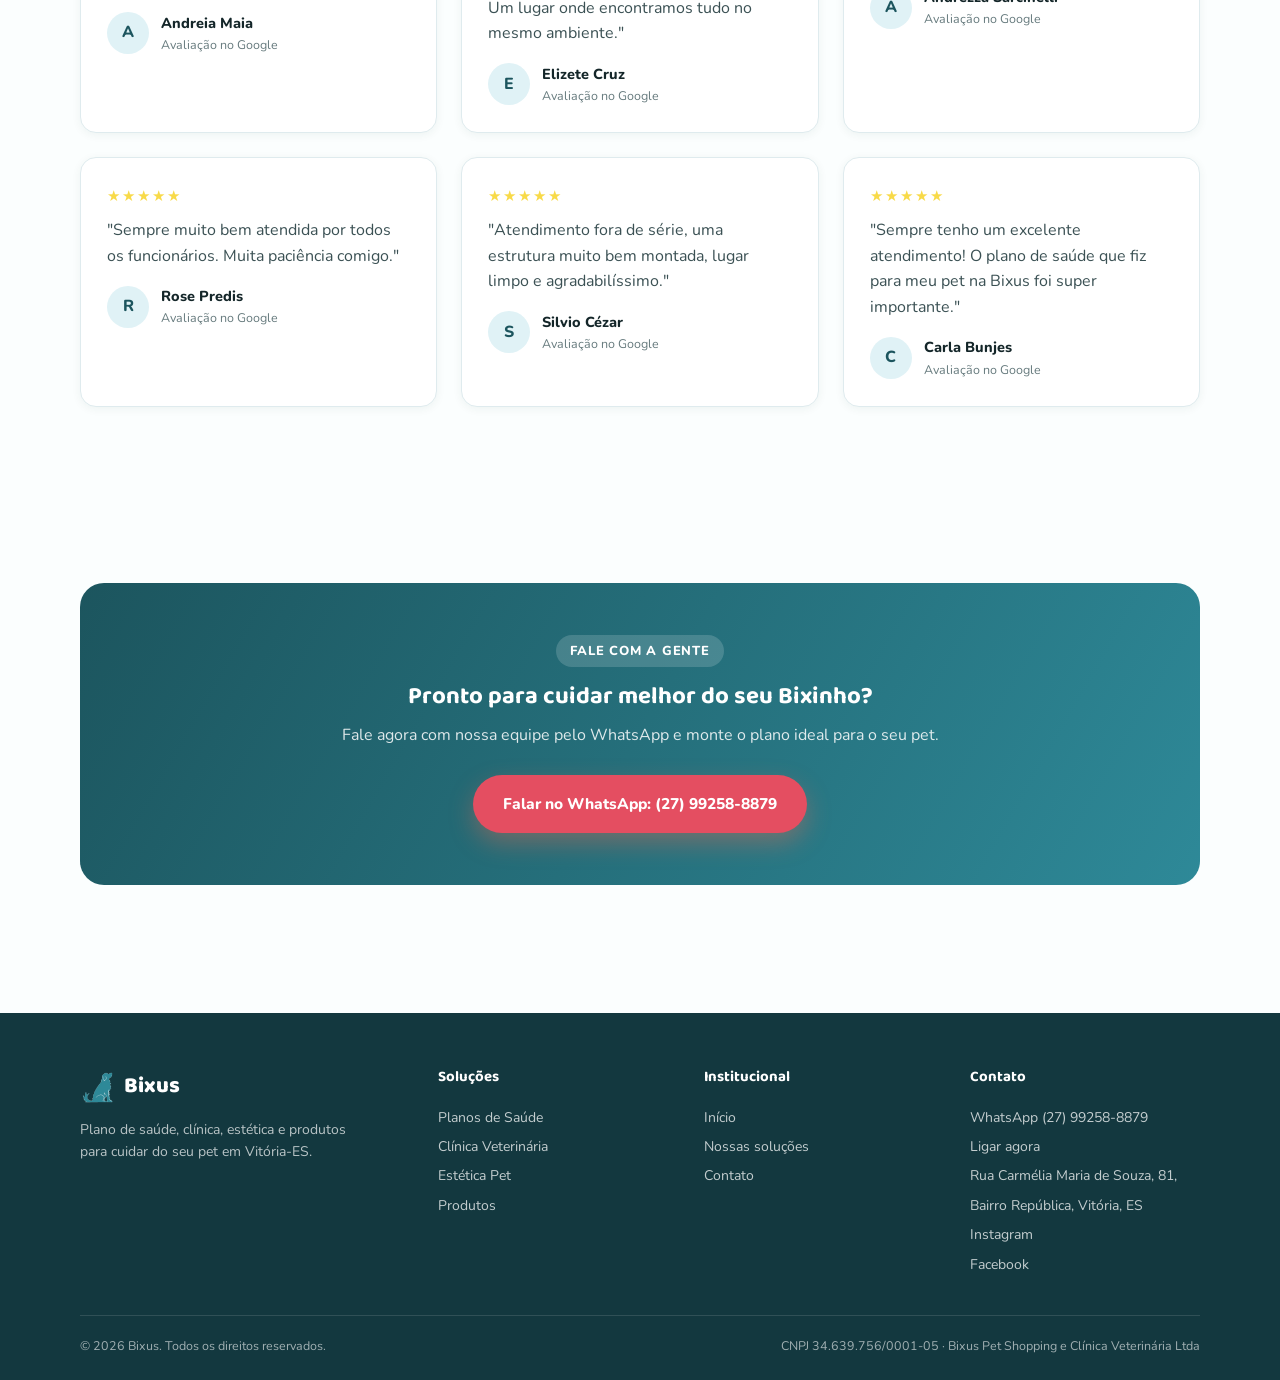
==== commit 6dfb98d8: "Add files via upload" ====
--- a/index.html
+++ b/index.html
@@ -29,7 +29,7 @@
 
 <header class="site-header">
   <div class="container header-inner">
-    <a href="index.html" class="brand"><img src="bixus-logo.png" alt="Bixus" class="brand-logo"></a>
+    <a href="index.html" class="brand"><img src="favicon.png" alt="" class="brand-icon"> Bixus</a>
     <nav class="nav">
       <a href="index.html" class="active">Início</a>
       <a href="planos-de-saude.html">Planos de Saúde</a>
@@ -227,7 +227,7 @@
   <div class="container">
     <div class="footer-grid">
       <div>
-        <div class="footer-brand"><img src="bixus-logo.png" alt="Bixus" class="footer-logo"></div>
+        <div class="footer-brand"><img src="favicon.png" alt="" class="footer-icon"> Bixus</div>
         <p style="color:rgba(255,255,255,.7); font-size:14px; max-width:280px;">Plano de saúde, clínica, estética e produtos para cuidar do seu pet em Vitória-ES.</p>
       </div>
       <div>
--- a/style.css
+++ b/style.css
@@ -100,7 +100,7 @@
   width:40px; height:40px; border-radius:12px; background:linear-gradient(145deg,var(--teal-600),var(--teal-800));
   display:flex; align-items:center; justify-content:center; color:#fff; flex-shrink:0;
 }
-.brand-logo{ height:44px; width:auto; display:block; }
+.brand-icon{ height:40px; width:auto; display:block; flex-shrink:0; }
 .nav{ display:flex; align-items:center; gap:6px; }
 .nav a{
   padding:10px 14px; border-radius:999px; font-weight:700; font-size:14.5px; color:var(--ink-700);
@@ -264,7 +264,7 @@
 .site-footer a{ color:rgba(255,255,255,.75); font-size:14px; line-height:2.1; }
 .site-footer a:hover{ color:#fff; }
 .footer-brand{ display:flex; align-items:center; gap:10px; font-family:'Baloo 2',sans-serif; font-weight:800; font-size:22px; color:#fff; margin-bottom:14px; }
-.footer-logo{ height:38px; width:auto; display:block; }
+.footer-icon{ height:34px; width:auto; display:block; flex-shrink:0; }
 .footer-bottom{ border-top:1px solid rgba(255,255,255,.12); margin-top:36px; padding-top:20px; display:flex; justify-content:space-between; font-size:12.5px; color:rgba(255,255,255,.6); flex-wrap:wrap; gap:10px; }
 @media (max-width:900px){ .footer-grid{ grid-template-columns:1fr 1fr; } }
 @media (max-width:520px){ .footer-grid{ grid-template-columns:1fr; } }
@@ -316,7 +316,7 @@
 @media (max-width:400px){
   .brand{ font-size:20px; }
   .brand .paw{ width:34px; height:34px; }
-  .brand-logo{ height:34px; }
+  .brand-icon{ height:32px; }
   .header-cta{ gap:6px; }
   .btn-sm{ padding:9px 14px; font-size:13px; }
   .topbar .container{ padding:6px 14px; }
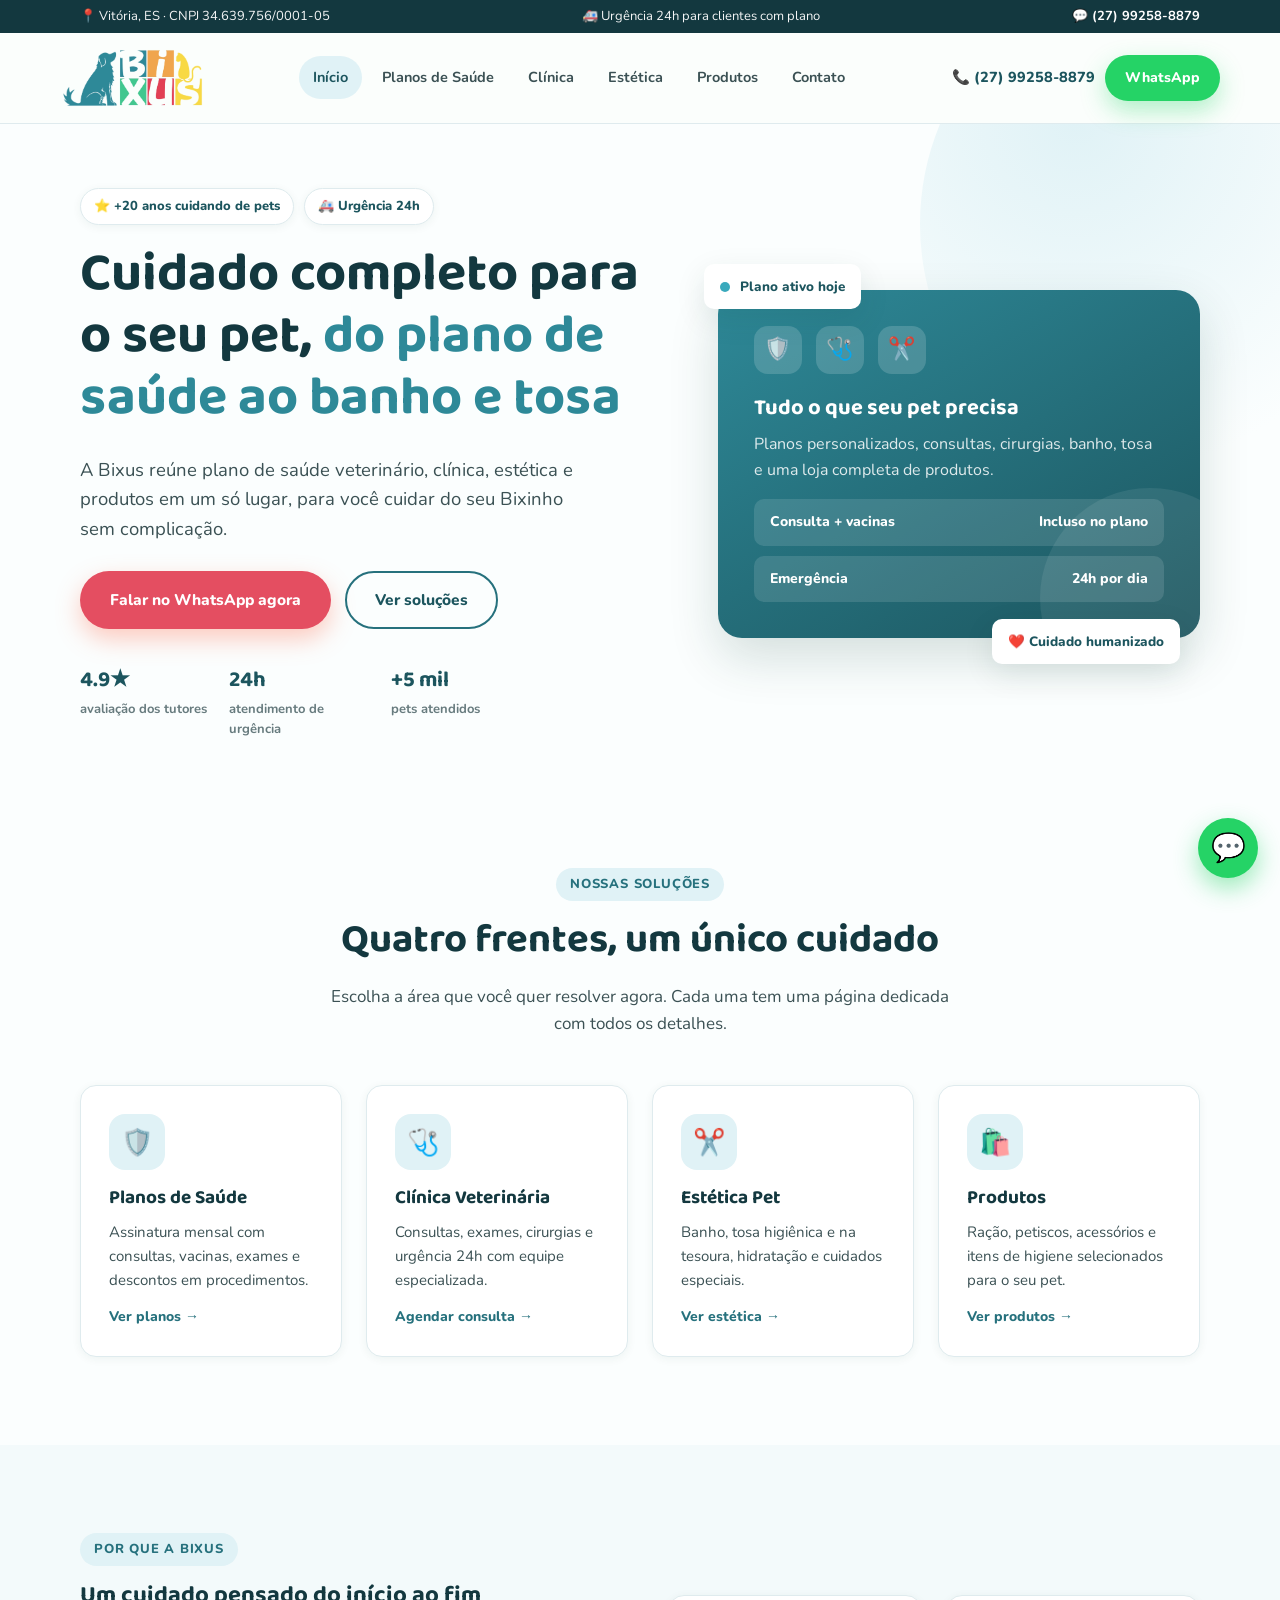
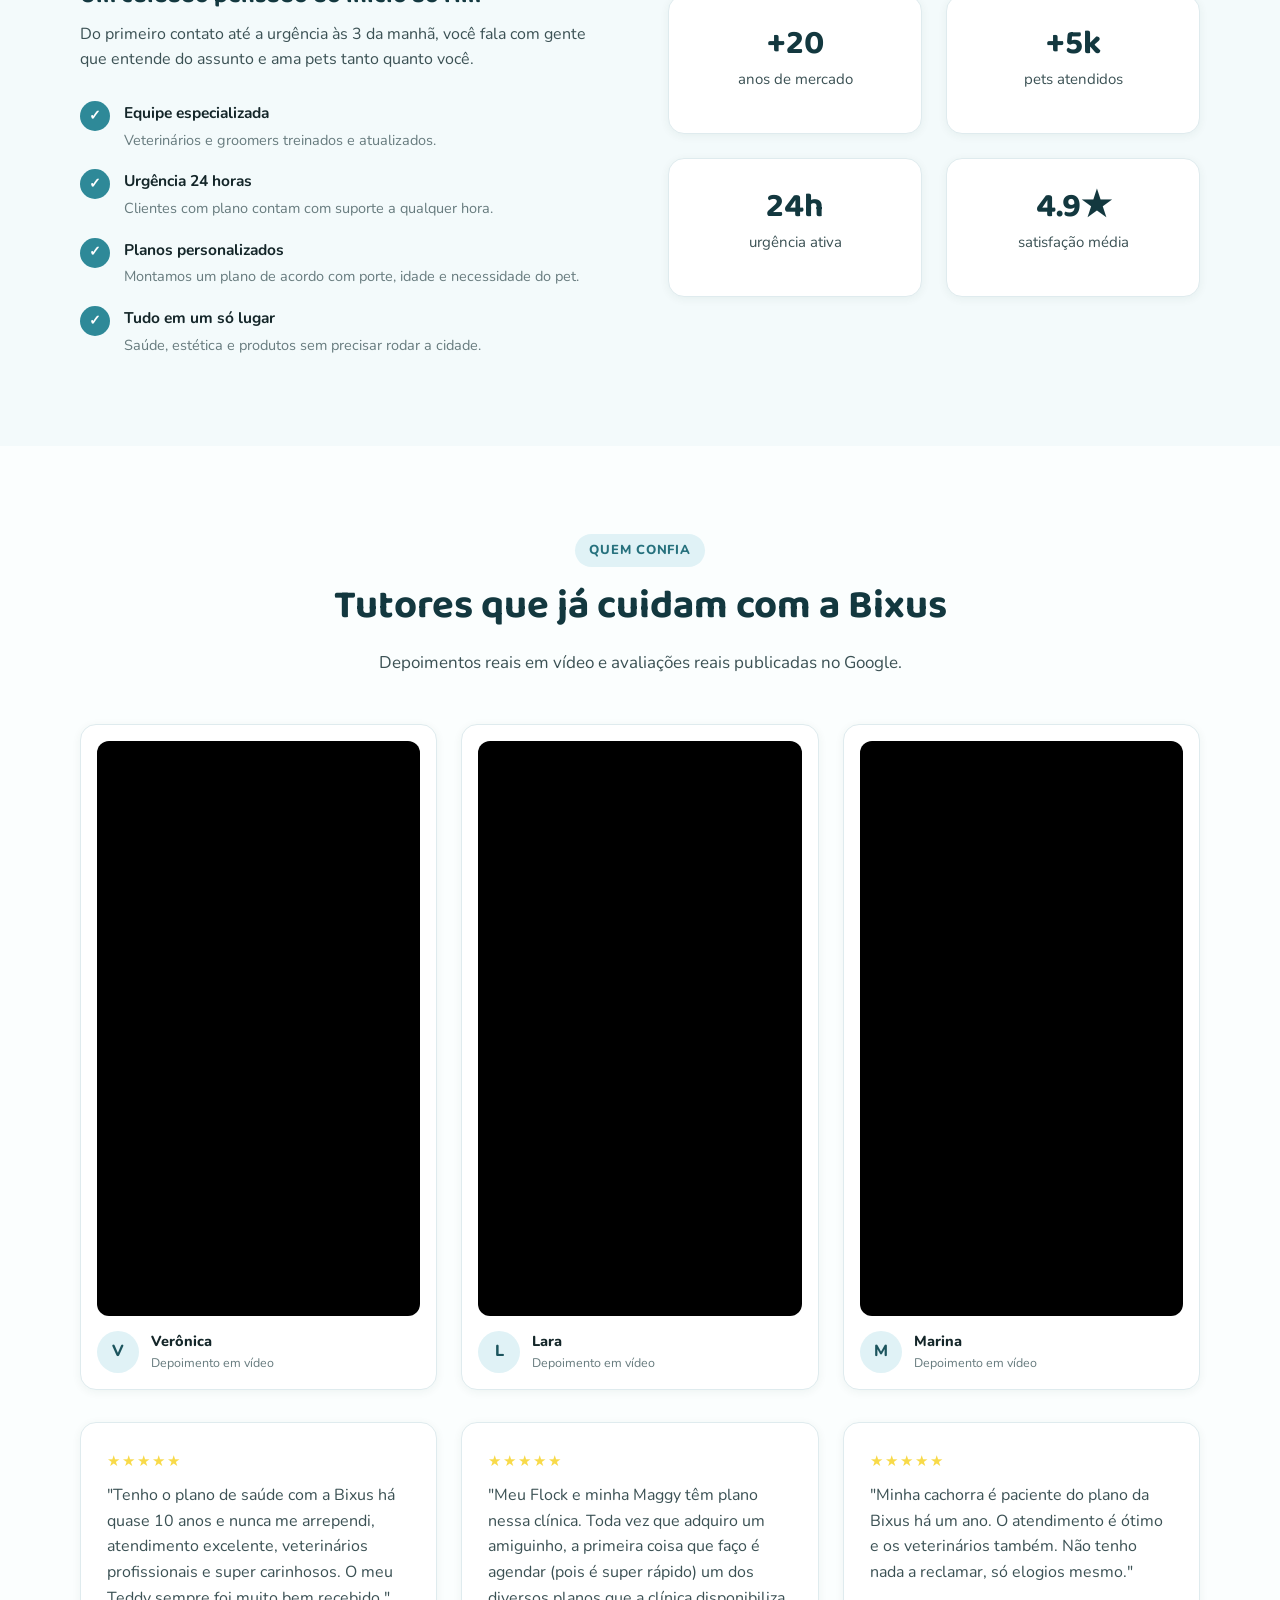
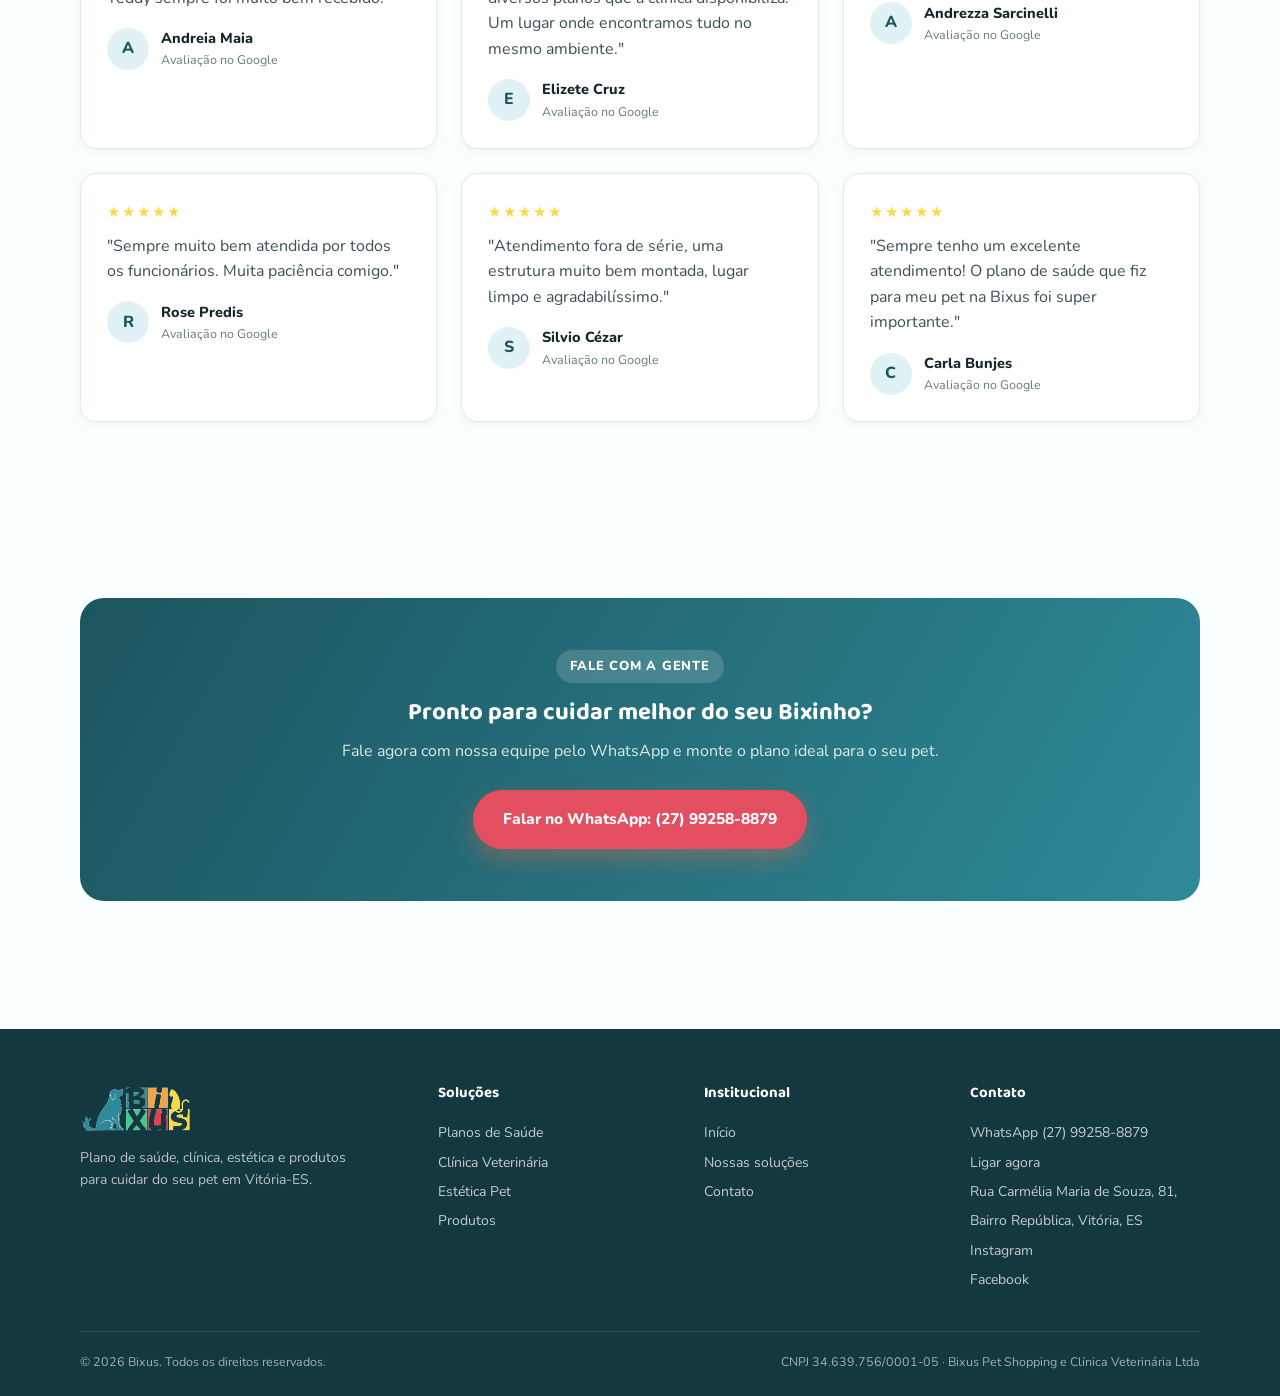
==== commit 81833a25: "Add files via upload" ====
--- a/index.html
+++ b/index.html
@@ -29,7 +29,7 @@
 
 <header class="site-header">
   <div class="container header-inner">
-    <a href="index.html" class="brand"><img src="favicon.png" alt="" class="brand-icon"> Bixus</a>
+    <a href="index.html" class="brand"><img src="bixus-logo.png" alt="Bixus" class="brand-logo"></a>
     <nav class="nav">
       <a href="index.html" class="active">Início</a>
       <a href="planos-de-saude.html">Planos de Saúde</a>
@@ -227,7 +227,7 @@
   <div class="container">
     <div class="footer-grid">
       <div>
-        <div class="footer-brand"><img src="favicon.png" alt="" class="footer-icon"> Bixus</div>
+        <div class="footer-brand"><img src="bixus-logo.png" alt="Bixus" class="footer-logo"></div>
         <p style="color:rgba(255,255,255,.7); font-size:14px; max-width:280px;">Plano de saúde, clínica, estética e produtos para cuidar do seu pet em Vitória-ES.</p>
       </div>
       <div>
--- a/style.css
+++ b/style.css
@@ -100,7 +100,7 @@
   width:40px; height:40px; border-radius:12px; background:linear-gradient(145deg,var(--teal-600),var(--teal-800));
   display:flex; align-items:center; justify-content:center; color:#fff; flex-shrink:0;
 }
-.brand-icon{ height:40px; width:auto; display:block; flex-shrink:0; }
+.brand-logo{ height:62px; width:auto; display:block; }
 .nav{ display:flex; align-items:center; gap:6px; }
 .nav a{
   padding:10px 14px; border-radius:999px; font-weight:700; font-size:14.5px; color:var(--ink-700);
@@ -264,7 +264,7 @@
 .site-footer a{ color:rgba(255,255,255,.75); font-size:14px; line-height:2.1; }
 .site-footer a:hover{ color:#fff; }
 .footer-brand{ display:flex; align-items:center; gap:10px; font-family:'Baloo 2',sans-serif; font-weight:800; font-size:22px; color:#fff; margin-bottom:14px; }
-.footer-icon{ height:34px; width:auto; display:block; flex-shrink:0; }
+.footer-logo{ height:48px; width:auto; display:block; }
 .footer-bottom{ border-top:1px solid rgba(255,255,255,.12); margin-top:36px; padding-top:20px; display:flex; justify-content:space-between; font-size:12.5px; color:rgba(255,255,255,.6); flex-wrap:wrap; gap:10px; }
 @media (max-width:900px){ .footer-grid{ grid-template-columns:1fr 1fr; } }
 @media (max-width:520px){ .footer-grid{ grid-template-columns:1fr; } }
@@ -316,7 +316,7 @@
 @media (max-width:400px){
   .brand{ font-size:20px; }
   .brand .paw{ width:34px; height:34px; }
-  .brand-icon{ height:32px; }
+  .brand-logo{ height:48px; }
   .header-cta{ gap:6px; }
   .btn-sm{ padding:9px 14px; font-size:13px; }
   .topbar .container{ padding:6px 14px; }
